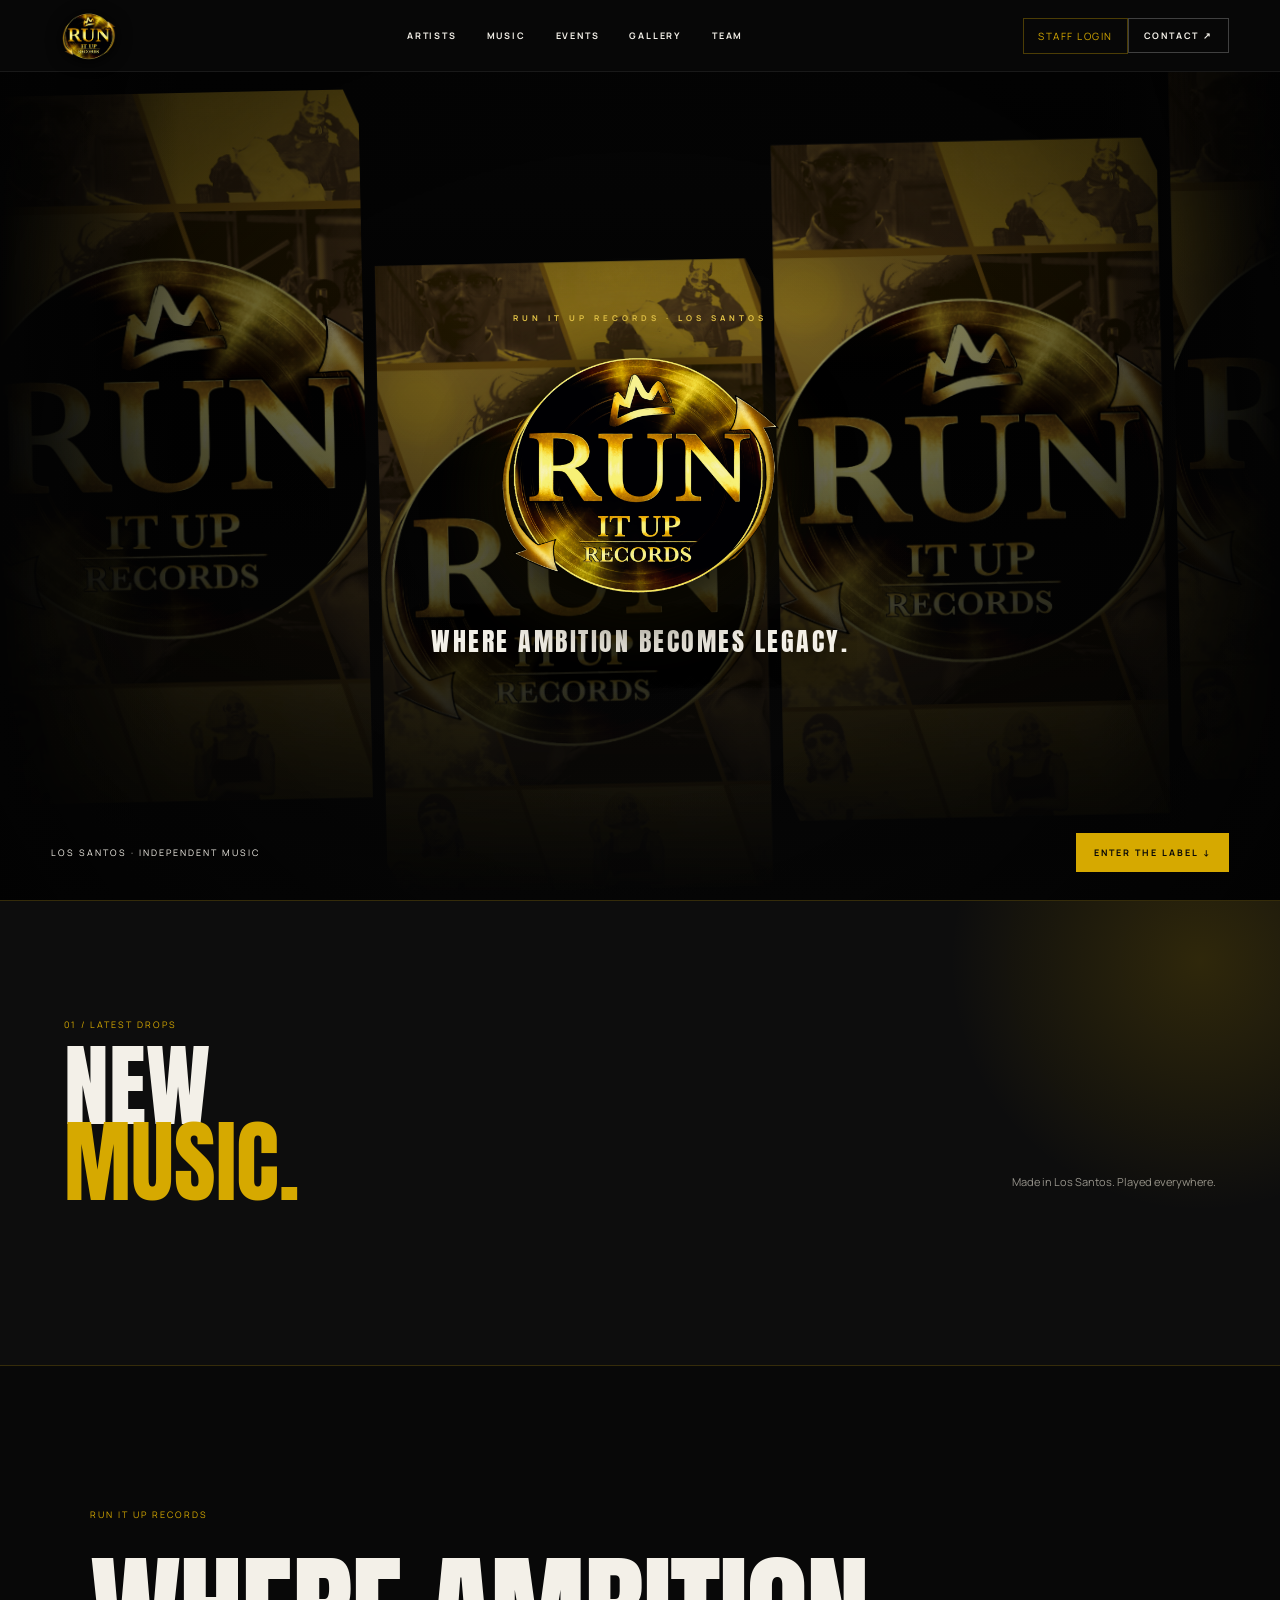
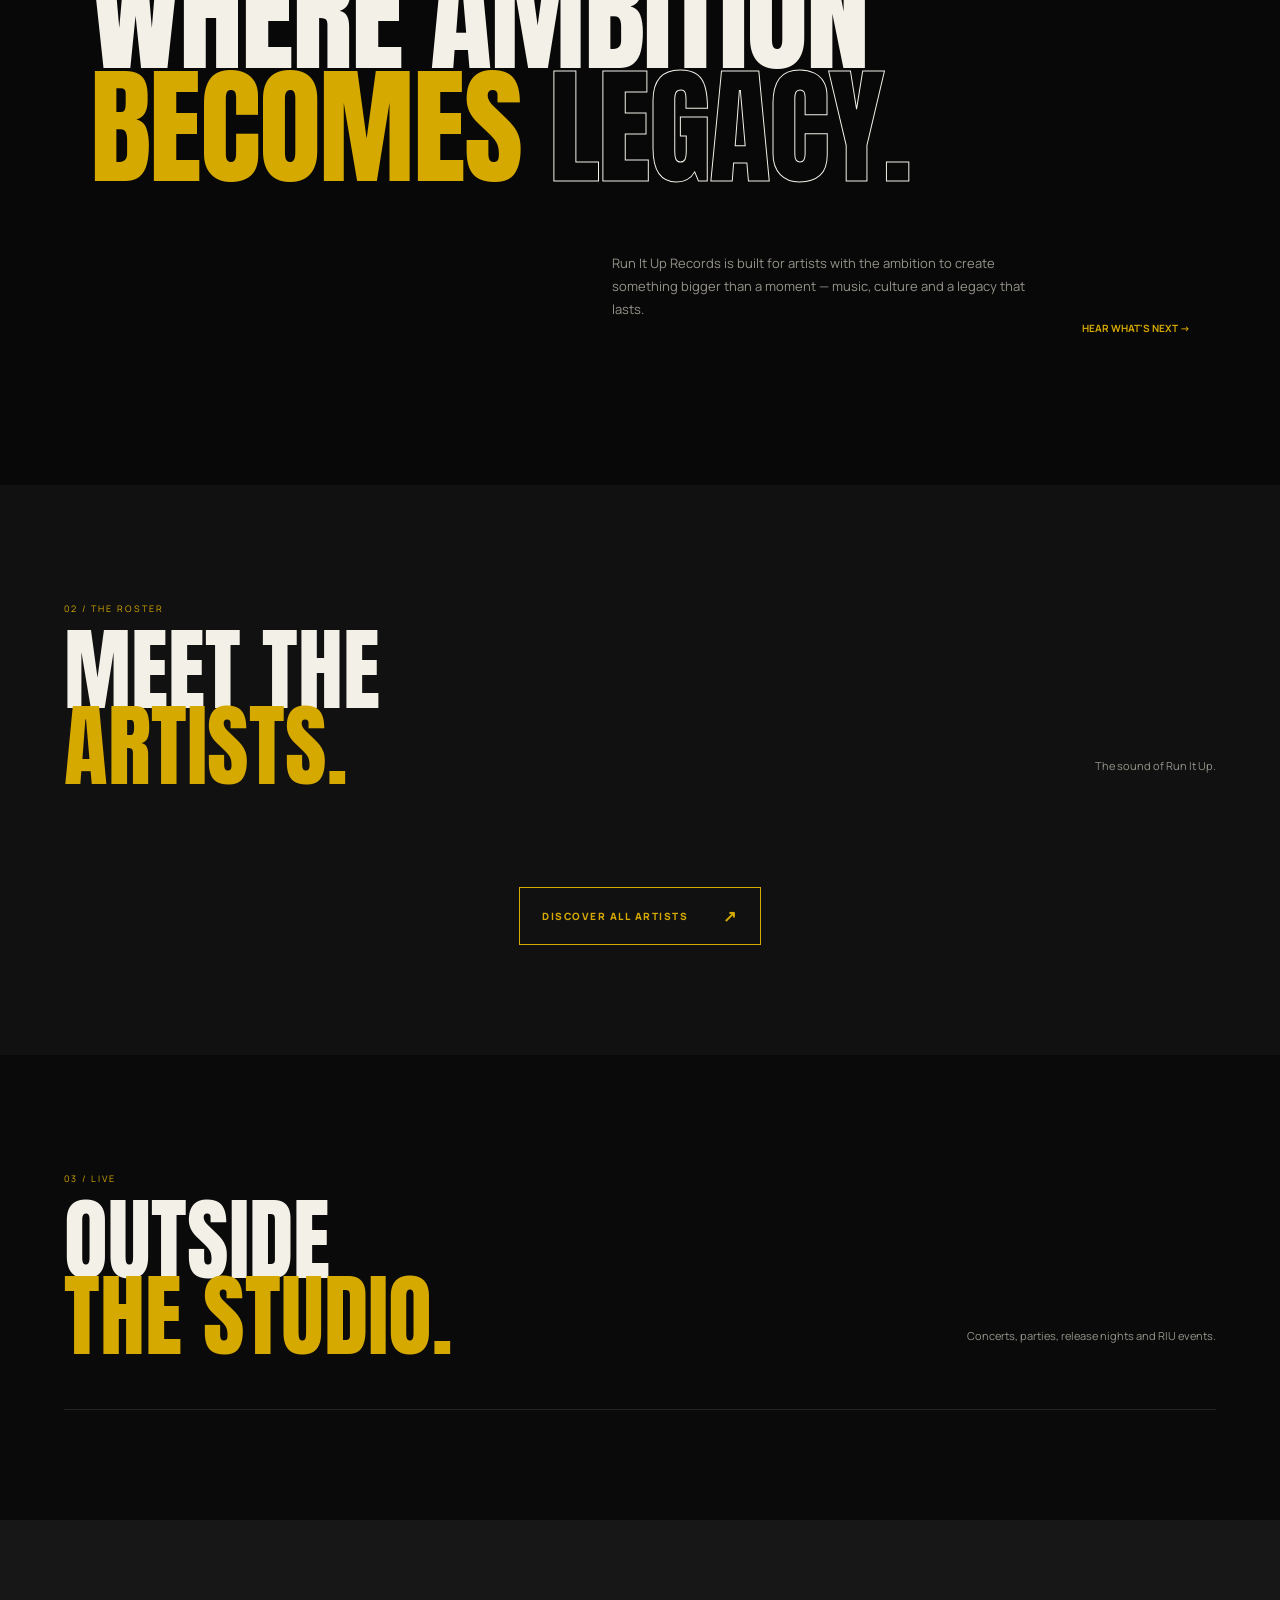
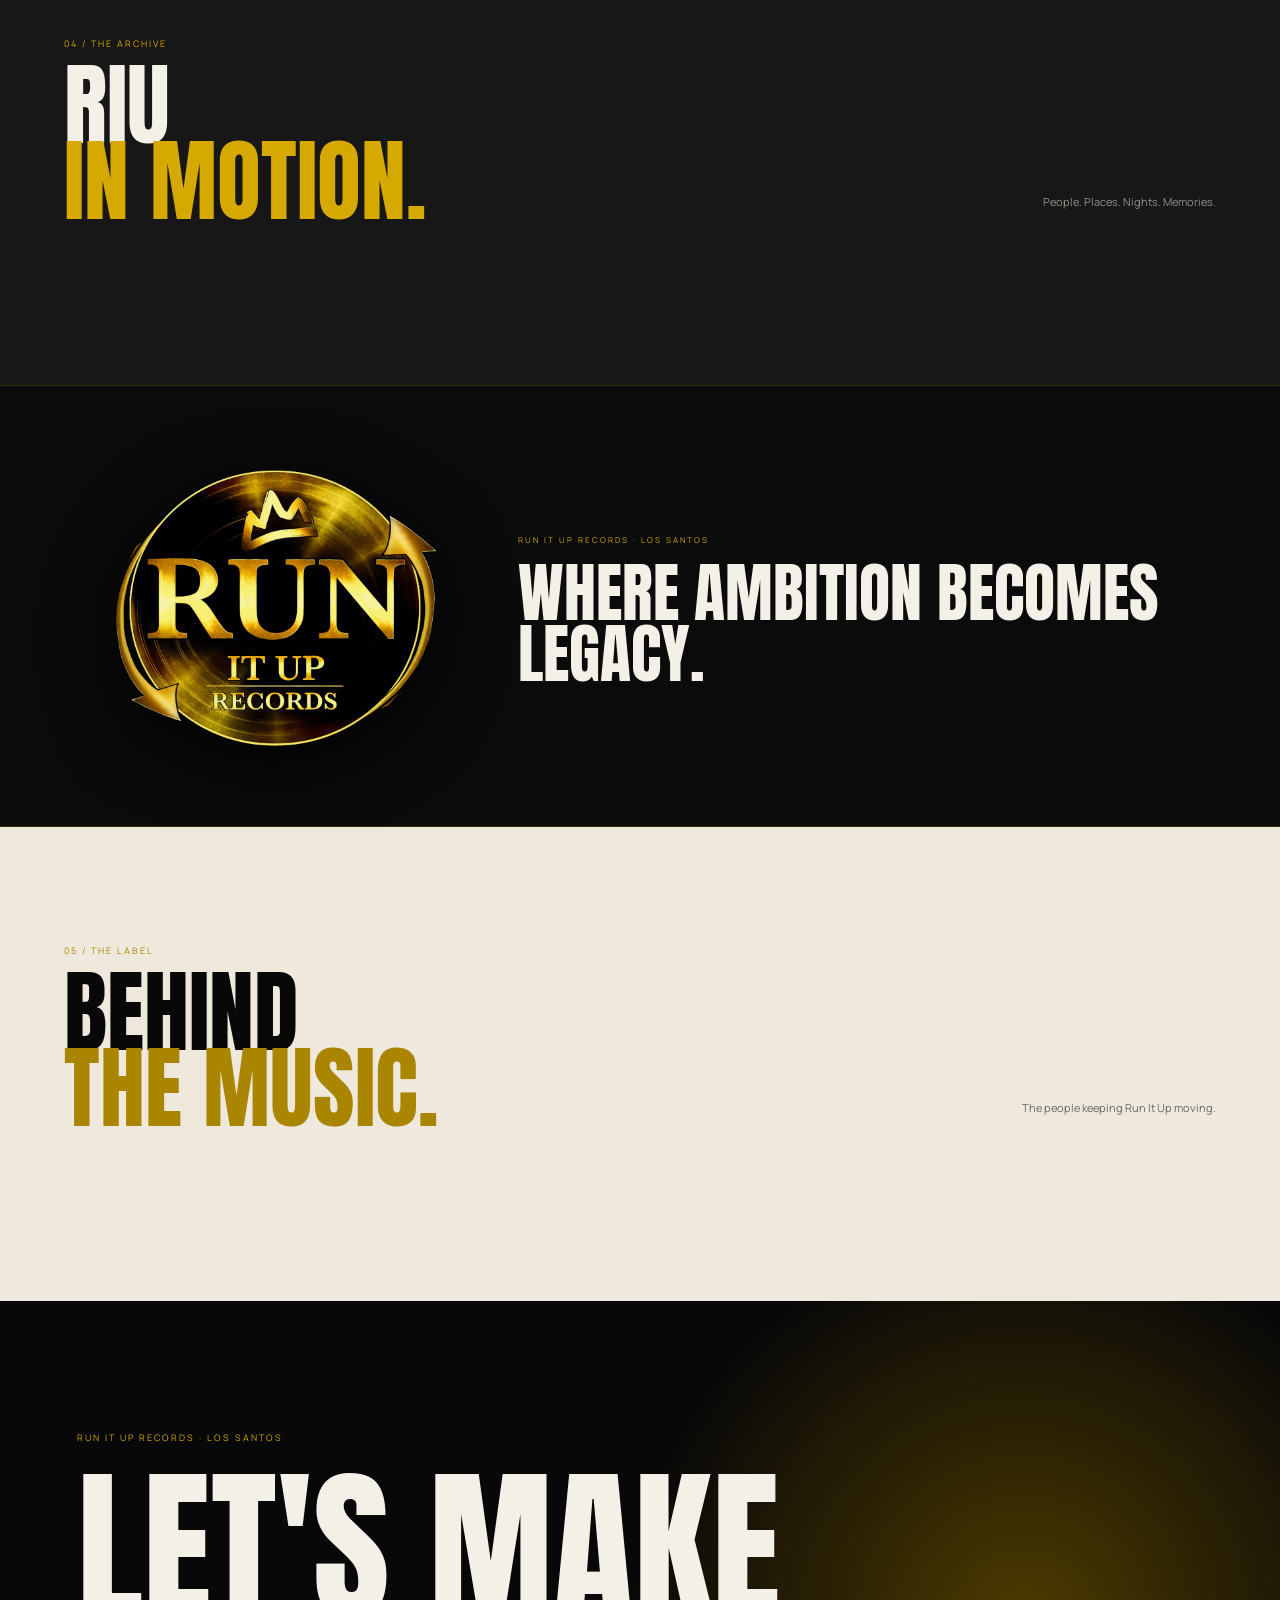
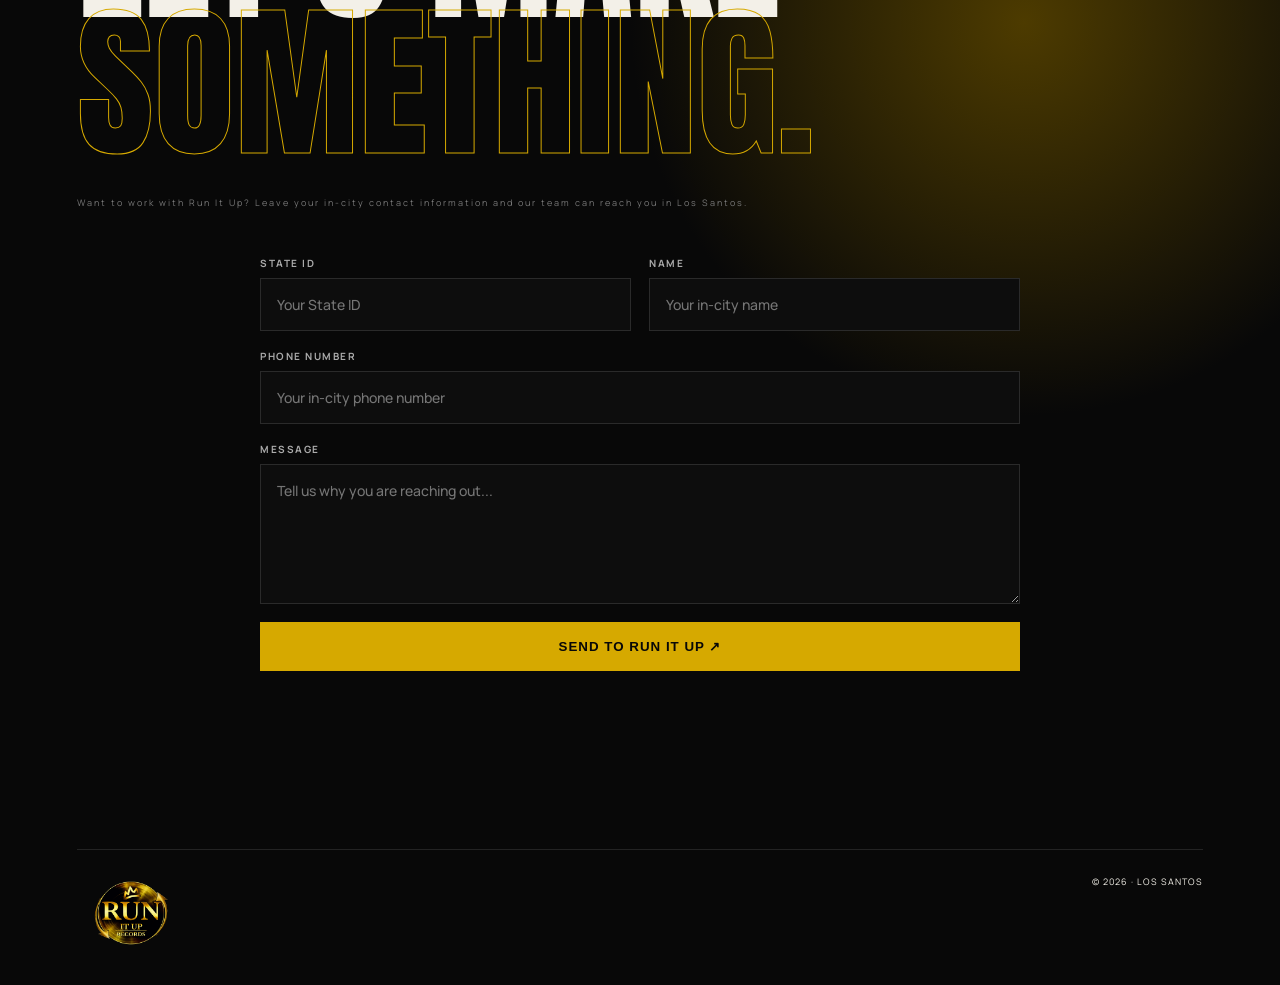
==== index.html @ b1360803 "Deploy expanded RIU homepage gallery" ====
<!doctype html><html lang="en"><head><meta charset="UTF-8"><meta name="viewport" content="width=device-width,initial-scale=1"><meta name="theme-color" content="#080808"><title>Run It Up Records</title><link rel="preconnect" href="https://fonts.googleapis.com"><link rel="preconnect" href="https://fonts.gstatic.com" crossorigin><link href="https://fonts.googleapis.com/css2?family=Anton&family=Manrope:wght@400;500;600;700&display=swap" rel="stylesheet"><link rel="stylesheet" href="css/style.css?v=23"></head><body>
<header class="nav"><a class="nav-logo" href="#home" aria-label="Run It Up Records"><img src="assets/riu-logo.png" alt="Run It Up Records"></a><nav><a href="#artists">ARTISTS</a><a href="#music">MUSIC</a><a href="#events">EVENTS</a><a href="#gallery">GALLERY</a><a href="#team">TEAM</a></nav><a class="staff-btn" href="admin/">STAFF LOGIN</a><a class="contact-btn" href="#contact">CONTACT ↗</a><button class="menu">MENU</button></header>
<main><section class="hero hero-marquee" id="home"><div class="hero-motion" aria-hidden="true"><div class="hero-track" id="heroTrack"></div></div><div class="hero-vignette"></div><div class="hero-center"><span class="hero-kicker">RUN IT UP RECORDS · LOS SANTOS</span><img src="assets/riu-logo.png" alt="Run It Up Records" class="hero-logo"><p>WHERE AMBITION BECOMES LEGACY.</p></div><div class="hero-bottom"><p>LOS SANTOS · INDEPENDENT MUSIC</p><a href="#artists">ENTER THE LABEL ↓</a></div></section>
<section class="music section" id="music"><header class="section-head"><div><small>01 / LATEST DROPS</small><h2>NEW<br><span>MUSIC.</span></h2></div><p>Made in Los Santos. Played everywhere.</p></header><div class="release-grid" id="releaseGrid"></div></section><section class="manifesto"><span>RUN IT UP RECORDS</span><h1>WHERE AMBITION<br><i>BECOMES</i> <b>LEGACY.</b></h1><div class="manifesto-copy"><p>Run It Up Records is built for artists with the ambition to create something bigger than a moment — music, culture and a legacy that lasts.</p><a href="#music">HEAR WHAT'S NEXT →</a></div></section>
<section class="artists section" id="artists"><header class="section-head"><div><small>02 / THE ROSTER</small><h2>MEET THE<br><span>ARTISTS.</span></h2></div><p>The sound of Run It Up.</p></header><div class="artist-grid" id="artistGrid"></div><div class="discover-wrap"><a class="discover-artists" href="artists/">DISCOVER ALL ARTISTS <span>↗</span></a></div></section>

<section class="events section" id="events"><header class="section-head"><div><small>03 / LIVE</small><h2>OUTSIDE<br><span>THE STUDIO.</span></h2></div><p>Concerts, parties, release nights and RIU events.</p></header><div class="event-grid" id="eventGrid"></div></section>
<section class="gallery section" id="gallery"><header class="section-head"><div><small>04 / THE ARCHIVE</small><h2>RIU<br><span>IN MOTION.</span></h2></div><p>People. Places. Nights. Memories.</p></header><div class="gallery-grid" id="galleryGrid"></div></section>
<section class="brand-break"><img src="assets/riu-logo.png" alt="" aria-hidden="true"><div><small>RUN IT UP RECORDS · LOS SANTOS</small><p>WHERE AMBITION BECOMES LEGACY.</p></div></section><section class="team section" id="team"><header class="section-head"><div><small>05 / THE LABEL</small><h2>BEHIND<br><span>THE MUSIC.</span></h2></div><p>The people keeping Run It Up moving.</p></header><div id="teamOwners" class="team-tier owners-tier"></div><div id="teamStaff" class="team-tier staff-tier"></div></section>
<section class="contact" id="contact"><small>RUN IT UP RECORDS · LOS SANTOS</small><h2>LET'S MAKE<br><span>SOMETHING.</span></h2><p>Want to work with Run It Up? Leave your in-city contact information and our team can reach you in Los Santos.</p><form id="contactForm" class="contact-form"><div class="contact-row"><label>STATE ID<input id="contactStateId" maxlength="30" required placeholder="Your State ID"></label><label>NAME<input id="contactName" maxlength="100" required placeholder="Your in-city name"></label></div><label>PHONE NUMBER<input id="contactPhone" maxlength="50" required placeholder="Your in-city phone number"></label><label>MESSAGE<textarea id="contactMessage" maxlength="2000" required placeholder="Tell us why you are reaching out..."></textarea></label><button id="contactSubmit" type="submit">SEND TO RUN IT UP ↗</button><p id="contactStatus" class="contact-status"></p></form><footer><div class="footer-logo"><img src="assets/riu-logo.png" alt="Run It Up Records"></div><span>© <i id="year"></i> · LOS SANTOS</span></footer></section>
</main><script src="js/app.js?v=18"></script></body></html>
---- css/style.css ----
:root{--black:#080808;--soft:#111;--gold:#d6a900;--gold2:#f0c41a;--white:#f3f0e8;--gray:#96938b}*{box-sizing:border-box}html{scroll-behavior:smooth}body{margin:0;background:var(--black);color:var(--white);font-family:Manrope,sans-serif}a{color:inherit}.nav{height:72px;position:fixed;z-index:20;top:0;width:100%;display:flex;align-items:center;padding:0 4vw;background:#080808e8;backdrop-filter:blur(12px);border-bottom:1px solid #ffffff12}.nav-logo{text-decoration:none;font-family:Anton;font-size:18px;letter-spacing:1px}.nav-logo span{color:var(--gold)}.nav nav{display:flex;gap:30px;margin:auto}.nav nav a,.contact-btn{font-size:9px;font-weight:700;letter-spacing:1.8px;text-decoration:none}.nav nav a:hover{color:var(--gold)}.contact-btn{border:1px solid #ffffff3b;padding:10px 15px}.menu{display:none}.hero{height:100vh;min-height:650px;position:relative;background:#050505;margin-top:0}.hero-image{position:absolute;inset:0;background:url('/run-it-up-records/assets/riu-header.png?v=1') center/cover no-repeat}.hero-image:after{content:"UPLOAD HEADER IMAGE AS assets/riu-header.png";position:absolute;inset:0;display:grid;place-items:center;color:#66571f;font:12px Manrope;letter-spacing:2px;z-index:-1}.hero-shade{position:absolute;inset:0;background:linear-gradient(180deg,#00000028 0%,transparent 55%,#080808 100%);pointer-events:none}.hero-bottom{position:absolute;left:4vw;right:4vw;bottom:28px;display:flex;justify-content:space-between;align-items:center;font-size:9px;letter-spacing:2px}.hero-bottom a{text-decoration:none;background:var(--gold);color:#080808;padding:13px 18px;font-weight:700}.manifesto{padding:135px 7vw 150px;background:var(--black);position:relative}.manifesto>span{font-size:9px;color:var(--gold);letter-spacing:2px}.manifesto h1{font-family:Anton,sans-serif;font-size:clamp(70px,10vw,155px);font-weight:400;line-height:.88;margin:35px 0 0;letter-spacing:-2px}.manifesto h1 i{color:var(--gold);font-style:normal}.manifesto h1 b{-webkit-text-stroke:1px #f3f0e8;color:transparent;font-weight:400}.manifesto-copy{display:flex;gap:50px;align-items:end;justify-content:flex-end;margin-top:55px}.manifesto-copy p{width:420px;color:var(--gray);font-size:13px;line-height:1.8}.manifesto-copy a{font-size:10px;color:var(--gold);font-weight:700;text-decoration:none}.section{padding:110px 5vw}.section-head{display:flex;justify-content:space-between;align-items:end;margin-bottom:55px}.section-head small{color:var(--gold);font-size:9px;letter-spacing:2px}.section-head h2{font-family:Anton;font-weight:400;font-size:clamp(58px,7vw,105px);line-height:.85;margin:15px 0 0}.section-head h2 span{color:var(--gold)}.section-head>p{font-size:11px;color:var(--gray)}.artists{background:#111}.artist-grid,.team-grid{display:grid;grid-template-columns:repeat(3,1fr);gap:14px}.person-card{background:#090909;overflow:hidden}.person-image{height:470px;position:relative;background:linear-gradient(135deg,#292929,#101010)}.placeholder:after{content:attr(data-label);position:absolute;inset:0;display:grid;place-items:center;color:#4c4c4c;font-family:Anton;font-size:18px;letter-spacing:2px}.person-info{padding:18px;display:flex;align-items:center;justify-content:space-between}.person-info h3{font-family:Anton;font-weight:400;font-size:25px;margin:0}.person-info p{font-size:8px;color:var(--gold);letter-spacing:1.5px;text-transform:uppercase}.music{background:#d2a900;color:#080808}.music .section-head small,.music .section-head h2 span{color:#fff1b6}.music .section-head>p{color:#463a0c}.release-grid{display:grid;grid-template-columns:repeat(3,1fr);gap:30px}.release-cover{aspect-ratio:1;background:#8d7100;position:relative}.release-meta{display:flex;justify-content:space-between;border-top:1px solid #0808084a;margin-top:18px;padding-top:13px}.release-meta h3{font-family:Anton;font-size:24px;font-weight:400;margin:0}.release-meta p{text-align:right;font-size:8px;font-weight:700;letter-spacing:1px}.events{background:#0a0a0a}.event-grid{border-top:1px solid #ffffff1c}.event-card{display:grid;grid-template-columns:140px 1fr 160px;gap:30px;align-items:center;padding:24px 0;border-bottom:1px solid #ffffff1c}.event-image{aspect-ratio:1;background:#222;position:relative}.event-meta{display:contents}.event-meta span{grid-column:3;grid-row:1;font-size:9px;color:var(--gold);letter-spacing:1px}.event-meta h3{grid-column:2;grid-row:1;font-family:Anton;font-size:38px;font-weight:400;margin:0}.event-meta p{grid-column:3;grid-row:1;margin-top:35px;font-size:9px;color:#888}.gallery{background:#171717}.gallery-grid{display:grid;grid-template-columns:1.4fr .8fr 1fr;grid-auto-rows:250px;gap:10px}.gallery-item{position:relative;background:#242424}.gallery-item:first-child{grid-row:span 2}.gallery-item:nth-child(4){grid-column:span 2}.team{background:#ece7d9;color:#080808}.team .section-head small,.team .section-head h2 span{color:#aa8500}.team .section-head>p{color:#666}.team .person-card{background:#d8d2c4}.team .person-image{background:linear-gradient(135deg,#bdb6a7,#817c72)}.team .person-info p{color:#967600}.contact{padding:130px 6vw 35px;min-height:90vh;display:flex;flex-direction:column;justify-content:center;background:radial-gradient(circle at 80% 25%,#4d3b00 0,transparent 28%),#080808}.contact>small{color:var(--gold);font-size:9px;letter-spacing:2px}.contact h2{font-family:Anton;font-size:clamp(90px,13vw,190px);font-weight:400;line-height:.82;margin:35px 0}.contact h2 span{-webkit-text-stroke:1px var(--gold);color:transparent}.contact>p{font-size:9px;letter-spacing:2px;color:#777}.contact>a{align-self:flex-end;margin-top:20px;width:150px;height:150px;border-radius:50%;display:grid;place-items:center;background:var(--gold);color:#080808;text-decoration:none;font-size:10px;font-weight:700}.contact footer{display:flex;justify-content:space-between;border-top:1px solid #ffffff1c;padding-top:25px;margin-top:80px;font-size:9px;letter-spacing:1px}.contact footer b{font-family:Anton;font-size:18px}.contact footer i{font-style:normal}@media(max-width:800px){.nav nav,.contact-btn{display:none}.menu{display:block;margin-left:auto;background:none;color:#fff;border:0;font-size:9px}.nav nav.open{display:flex;position:absolute;top:72px;left:0;right:0;background:#080808;padding:25px;flex-direction:column}.hero{height:72vh}.manifesto{padding:100px 5vw}.manifesto-copy{display:block}.manifesto-copy p{width:auto}.section{padding:80px 5vw}.section-head{display:block}.section-head>p{margin-top:20px}.artist-grid,.release-grid,.team-grid{grid-template-columns:1fr}.person-image{height:430px}.event-card{grid-template-columns:90px 1fr}.event-meta h3{grid-column:2;font-size:27px}.event-meta span,.event-meta p{display:none}.gallery-grid{grid-template-columns:1fr 1fr;grid-auto-rows:180px}.gallery-item:first-child{grid-row:span 1}.gallery-item:nth-child(4){grid-column:span 1}.contact>a{align-self:flex-start}}.nav-logo{height:54px;width:76px;display:flex;align-items:center}.nav-logo img{width:100%;height:100%;object-fit:contain;filter:drop-shadow(0 2px 8px #000)}.brand-break{min-height:380px;padding:55px 7vw;background:#0b0b0b;display:flex;align-items:center;justify-content:center;gap:6vw;border-top:1px solid #d6a90033;border-bottom:1px solid #d6a90033;overflow:hidden}.brand-break img{width:min(330px,32vw);filter:drop-shadow(0 18px 35px #000);transition:.4s}.brand-break:hover img{transform:rotate(-3deg) scale(1.03)}.brand-break small{font-size:8px;letter-spacing:2px;color:#d6a900}.brand-break p{font-family:Anton;font-size:clamp(36px,5vw,74px);line-height:.95;margin:15px 0 0;max-width:650px}.footer-logo{width:110px;height:75px}.footer-logo img{width:100%;height:100%;object-fit:contain}@media(max-width:800px){.nav-logo{width:62px;height:48px}.brand-break{flex-direction:column;text-align:center}.brand-break img{width:190px}.footer-logo{width:90px}}.staff-btn{font-size:10px;letter-spacing:1.5px;color:#d6a900;border:1px solid #d6a90055;padding:10px 14px;text-decoration:none;transition:.25s}.staff-btn:hover{background:#d6a900;color:#080808}@media(max-width:800px){.staff-btn{display:inline-block}}.contact-form{width:min(760px,100%);margin:38px auto 60px;text-align:left;display:grid;gap:18px}.contact-form label{display:grid;gap:8px;font:700 10px Manrope,sans-serif;letter-spacing:1.5px;color:#aaa}.contact-form input,.contact-form textarea{width:100%;box-sizing:border-box;background:#0d0d0d;border:1px solid #2a2a2a;color:#f3f0e8;padding:16px;font:500 14px Manrope,sans-serif;outline:none}.contact-form textarea{min-height:140px;resize:vertical}.contact-form input:focus,.contact-form textarea:focus{border-color:#d6a900}.contact-row{display:grid;grid-template-columns:1fr 1fr;gap:18px}.contact-form button{border:0;background:#d6a900;color:#080808;padding:17px 22px;font-weight:900;letter-spacing:1px;cursor:pointer}.contact-status{min-height:20px!important;margin:0!important;font-size:12px!important;color:#d6a900!important}@media(max-width:650px){.contact-row{grid-template-columns:1fr}}.music{position:relative;overflow:hidden;background:#0d0d0d;color:var(--white);border-top:1px solid #d6a90033;border-bottom:1px solid #d6a90033}.music:before{content:"";position:absolute;width:520px;height:520px;right:-180px;top:-200px;background:radial-gradient(circle,#d6a9002b,transparent 68%);pointer-events:none}.music .section-head small,.music .section-head h2 span{color:var(--gold)}.music .section-head>p{color:var(--gray)}.release-grid{position:relative;z-index:1;grid-template-columns:repeat(3,minmax(0,1fr));gap:18px}.release-grid>article{position:relative;background:#111;border:1px solid #ffffff14;padding:10px;overflow:hidden;transition:transform .35s ease,border-color .35s ease,box-shadow .35s ease}.release-grid>article:hover{transform:translateY(-9px);border-color:#d6a90099;box-shadow:0 24px 55px #00000080}.release-cover{overflow:hidden;background:#171717;transition:transform .45s ease,filter .45s ease}.release-grid>article:hover .release-cover{transform:scale(1.025);filter:brightness(.78)}.release-grid>article:after{content:"PLAY / VIEW ↗";position:absolute;left:25px;top:25px;background:var(--gold);color:#080808;padding:9px 11px;font-size:8px;font-weight:900;letter-spacing:1.2px;opacity:0;transform:translateY(8px);transition:.3s;pointer-events:none}.release-grid>article:hover:after{opacity:1;transform:translateY(0)}.release-meta{margin:0;padding:17px 5px 7px;border-top:0;align-items:end}.release-meta h3{color:var(--white);font-size:27px}.release-meta p{color:var(--gold);line-height:1.6}.release-grid>article{cursor:pointer}@media(max-width:800px){.release-grid{grid-template-columns:1fr}.release-grid>article:hover{transform:none}.release-grid>article:after{opacity:1;transform:none}}.artists .artist-grid{grid-template-columns:repeat(4,minmax(0,1fr))}.artists .person-image{height:400px}.discover-wrap{display:flex;justify-content:center;margin-top:48px}.discover-artists{display:flex;align-items:center;gap:35px;padding:17px 22px;border:1px solid #d6a900;color:#d6a900;text-decoration:none;font-size:10px;font-weight:800;letter-spacing:1.5px;transition:.3s}.discover-artists span{font-size:16px;transition:.3s}.discover-artists:hover{background:#d6a900;color:#080808;transform:translateY(-3px)}.discover-artists:hover span{transform:translate(3px,-3px)}@media(max-width:1000px){.artists .artist-grid{grid-template-columns:repeat(2,1fr)}}@media(max-width:600px){.artists .artist-grid{grid-template-columns:1fr}.artists .person-image{height:430px}}.team-tier+.team-tier{margin-top:65px}.team-tier-head{display:flex;align-items:end;justify-content:space-between;border-bottom:1px solid #0808082b;padding-bottom:13px;margin-bottom:20px}.team-tier-head span{font-size:9px;letter-spacing:2px;color:#8c6e00;font-weight:800}.team-tier-head h3{font:400 36px Anton;margin:0}.owner-grid{display:grid;grid-template-columns:repeat(2,minmax(0,1fr));gap:18px}.team-card{position:relative;border:1px solid #08080814;transition:transform .35s,box-shadow .35s}.team-card:hover{transform:translateY(-7px);box-shadow:0 20px 35px #0002}.team-role-tag{position:absolute;z-index:2;top:14px;left:14px;background:#080808;color:#d6a900;padding:8px 11px;font-size:8px;font-weight:900;letter-spacing:1.4px;text-transform:uppercase}.owner-card{background:#111!important;color:#f3f0e8;border-color:#d6a90066}.owner-card .person-image{height:520px}.owner-card .team-role-tag{background:#d6a900;color:#080808}.owner-card .person-info p{color:#d6a900}.team-bio{padding:0 18px 20px;font-size:10px;line-height:1.7;opacity:.65}.team .team-grid{display:grid;grid-template-columns:repeat(3,1fr);gap:14px}.team .team-grid .person-image{height:390px}@media(max-width:800px){.owner-grid,.team .team-grid{grid-template-columns:1fr}.owner-card .person-image,.team .team-grid .person-image{height:430px}}/* Refined Behind the Music cards */
.team{background:#eee9dc}
.team-tier{max-width:1280px;margin-left:auto;margin-right:auto}
.owner-grid{display:grid!important;grid-template-columns:repeat(2,minmax(0,1fr))!important;gap:22px;align-items:stretch}
.owner-card,.team-card{border-radius:2px;overflow:hidden;box-shadow:none}
.owner-card{display:grid;grid-template-columns:minmax(220px,.92fr) minmax(240px,1.08fr);min-height:390px;background:#0b0b0b!important;border:1px solid #d6a90055}
.owner-card .person-image{height:100%;min-height:390px}
.owner-card .person-info{padding:30px 28px 12px;align-items:flex-end}
.owner-card .person-info h3{font-size:38px;line-height:1}
.owner-card .person-info p{font-size:9px;margin-top:10px}
.owner-card .team-bio{grid-column:2;padding:0 28px 30px;color:#aaa;font-size:11px;line-height:1.75}
.owner-card .team-role-tag{top:18px;left:18px;padding:9px 13px;box-shadow:0 6px 20px #0005}
.team .team-grid{grid-template-columns:repeat(3,minmax(0,1fr));gap:18px}
.team .team-grid .team-card{background:#ded8ca;border:1px solid #08080816}
.team .team-grid .person-image{height:340px}
.team .team-grid .person-info{padding:18px 18px 12px}
.team .team-grid .person-info h3{font-size:27px}
.team .team-grid .team-role-tag{top:12px;left:12px;background:#0b0b0b;color:#d6a900}
.team-card{transition:transform .3s ease,border-color .3s ease,box-shadow .3s ease}
.team-card:hover{transform:translateY(-5px);border-color:#d6a90099;box-shadow:0 18px 38px #00000020}
.team-card .person-image{transition:filter .3s ease,transform .4s ease}
.team-card:hover .person-image{filter:brightness(.92)}
@media(max-width:1050px){.owner-card{display:block}.owner-card .person-image{height:430px;min-height:0}.owner-card .team-bio{padding:0 28px 28px}.team .team-grid{grid-template-columns:repeat(2,1fr)}}
@media(max-width:700px){.owner-grid,.team .team-grid{grid-template-columns:1fr!important}.owner-card .person-image,.team .team-grid .person-image{height:420px}}/* Owner cards: compact full-photo cards side by side */
.owner-grid{display:grid!important;grid-template-columns:repeat(2,minmax(0,360px))!important;gap:18px!important;justify-content:start!important}
.owner-card{display:block!important;min-height:0!important;width:100%;background:#0b0b0b!important;border:1px solid #d6a90055!important;overflow:hidden}
.owner-card .person-image{height:330px!important;min-height:0!important;width:100%!important}
.owner-card .person-info{display:block!important;padding:17px 18px 8px!important}
.owner-card .person-info h3{font-size:28px!important;line-height:1!important}
.owner-card .person-info p{margin:8px 0 0!important;font-size:8px!important}
.owner-card .team-bio{display:block!important;padding:0 18px 18px!important;font-size:10px!important;line-height:1.6!important;color:#999!important}
.owner-card .team-role-tag{top:12px!important;left:12px!important;padding:7px 10px!important;font-size:7px!important}
@media(max-width:780px){.owner-grid{grid-template-columns:repeat(2,minmax(0,1fr))!important}.owner-card .person-image{height:300px!important}}
@media(max-width:520px){.owner-grid{grid-template-columns:1fr!important}.owner-card .person-image{height:380px!important}}/* FINAL owner layout: all owner cards in one horizontal row on desktop */
.owner-grid{display:flex!important;flex-wrap:nowrap!important;gap:16px!important;align-items:flex-start!important;justify-content:flex-start!important;overflow-x:auto!important;padding-bottom:8px!important}
.owner-grid .owner-card{flex:0 0 235px!important;width:235px!important;max-width:235px!important;min-width:235px!important;display:block!important}
.owner-grid .owner-card .person-image{height:245px!important;width:100%!important}
.owner-grid .owner-card .person-info{padding:14px 14px 7px!important}
.owner-grid .owner-card .person-info h3{font-size:24px!important}
.owner-grid .owner-card .person-info p{font-size:7px!important;margin-top:6px!important}
.owner-grid .owner-card .team-bio{padding:0 14px 14px!important;font-size:9px!important;line-height:1.5!important}
.owner-grid .owner-card .team-role-tag{top:9px!important;left:9px!important;padding:6px 8px!important;font-size:6px!important}
@media(max-width:700px){.owner-grid{overflow-x:auto!important}.owner-grid .owner-card{flex-basis:220px!important;width:220px!important;min-width:220px!important}.owner-grid .owner-card .person-image{height:235px!important}}/* Final owner card sizing */
.owner-grid .owner-card{flex:0 0 285px!important;width:285px!important;max-width:285px!important;min-width:285px!important}
.owner-grid .owner-card .person-image{height:300px!important}
.owner-grid .owner-card .person-info{padding:16px 16px 8px!important}
.owner-grid .owner-card .person-info h3{font-size:27px!important}
.owner-grid .owner-card .team-bio{padding:0 16px 16px!important;font-size:9.5px!important}
@media(max-width:700px){.owner-grid .owner-card{flex-basis:250px!important;width:250px!important;min-width:250px!important}.owner-grid .owner-card .person-image{height:270px!important}}.staff-subgroup+.staff-subgroup{margin-top:58px}.executive-group .team-role-tag{background:#d6a900!important;color:#080808!important}.executive-group .team-card{border-color:#d6a90055!important}.general-group .team-role-tag{background:#0b0b0b!important;color:#d6a900!important}.release-card{isolation:isolate}.release-card .audio-toggle{position:absolute;z-index:5;right:20px;top:20px;width:42px;height:42px;border:1px solid #ffffff30;border-radius:50%;display:grid;place-items:center;background:#090909d9;color:#fff;font-size:15px;cursor:pointer;backdrop-filter:blur(8px);transition:.25s}.release-card .audio-toggle:hover{background:var(--gold);color:#080808;border-color:var(--gold);transform:scale(1.06)}.release-card:not(.has-audio) .audio-toggle{opacity:.3;pointer-events:none}.release-play{position:absolute;z-index:4;left:50%;top:42%;transform:translate(-50%,-50%) scale(.86);width:58px;height:58px;border-radius:50%;display:grid;place-items:center;background:#d6a900e8;color:#080808;font-size:18px;opacity:0;transition:.3s;pointer-events:none}.release-card:hover .release-play,.release-card.playing .release-play{opacity:1;transform:translate(-50%,-50%) scale(1)}.release-card.playing{border-color:#d6a900!important;box-shadow:0 24px 55px #00000080,0 0 0 1px #d6a90044}.release-card.playing .release-cover{filter:brightness(.62)}.release-card.playing:after{content:"NOW PLAYING";opacity:1;transform:translateY(0)}.release-audio{display:none}@media(max-width:800px){.release-play{opacity:1}.release-card .audio-toggle{right:18px;top:18px}}.youtube-audio-frame{position:absolute;width:1px;height:1px;opacity:0;pointer-events:none;left:-9999px;top:-9999px}.release-cover{position:relative}.youtube-card-player{position:absolute;inset:0;width:100%;height:100%;border:0;opacity:0;visibility:hidden;pointer-events:none;z-index:3;background:#000;transition:opacity .3s ease}.release-card.playing .youtube-card-player{opacity:1;visibility:visible;pointer-events:auto}.release-card.playing .release-play{opacity:0;pointer-events:none}.release-card.playing .release-cover{filter:none!important}.release-card.playing:after{display:none}.release-card.playing .audio-toggle{z-index:7}.event-grid{grid-template-columns:repeat(3,minmax(0,1fr));gap:18px}.dynamic-event{position:relative;min-height:470px;overflow:hidden;background:#090909;border:1px solid #ffffff18;isolation:isolate;transition:transform .4s ease,border-color .4s ease,box-shadow .4s ease}.dynamic-event:hover{transform:translateY(-9px);border-color:#d6a90099;box-shadow:0 28px 60px #0009}.dynamic-event .event-image{position:absolute;inset:0;height:100%;transition:transform .7s cubic-bezier(.2,.7,.2,1),filter .4s}.dynamic-event:hover .event-image{transform:scale(1.045);filter:brightness(.72)}.dynamic-event:after{content:"";position:absolute;inset:0;background:linear-gradient(180deg,transparent 24%,#0808084d 48%,#080808 92%);z-index:1;pointer-events:none}.event-date-badge{position:absolute;z-index:3;top:18px;left:18px;width:58px;background:#d6a900;color:#080808;text-align:center;padding:8px 5px}.event-date-badge span{display:block;font-size:8px;font-weight:900;letter-spacing:1.3px}.event-date-badge strong{display:block;font:400 29px Anton;line-height:1}.event-overlay{position:absolute;z-index:3;left:22px;right:22px;bottom:22px;color:#fff}.event-type{display:inline-block;color:#d6a900;font-size:8px;font-weight:900;letter-spacing:1.5px;margin-bottom:9px}.event-overlay h3{font:400 34px/1 Anton;margin:0 0 10px}.event-overlay p{font-size:10px;color:#ddd;margin:0 0 6px}.event-overlay small{font-size:7px;color:#8e8e8e;letter-spacing:1px}.event-actions{display:flex;align-items:center;justify-content:space-between;gap:10px;margin-top:18px;padding-top:15px;border-top:1px solid #ffffff20}.interest-btn{border:1px solid #d6a900;background:transparent;color:#d6a900;padding:10px 12px;font-size:8px;font-weight:900;letter-spacing:.8px;cursor:pointer;transition:.25s}.interest-btn:hover,.interest-btn.selected{background:#d6a900;color:#080808}.interest-btn.selected{cursor:default}.interest-count{font-size:7px;color:#aaa;letter-spacing:1px;white-space:nowrap}@media(max-width:900px){.event-grid{grid-template-columns:repeat(2,1fr)}}@media(max-width:600px){.event-grid{grid-template-columns:1fr}.dynamic-event{min-height:500px}}/* Event poster ratio: 2160 × 2700 (4:5) */
.dynamic-event{min-height:0!important;aspect-ratio:2160/2700!important}
.dynamic-event .event-image{width:100%!important;height:100%!important;object-fit:cover!important}
@media(max-width:600px){.dynamic-event{min-height:0!important;aspect-ratio:2160/2700!important}}/* Compact event poster cards — preserve 4:5 ratio */
.event-grid{grid-template-columns:repeat(3,minmax(0,300px))!important;justify-content:start!important;gap:20px!important}
.dynamic-event{width:100%!important;max-width:300px!important;aspect-ratio:4/5!important}
@media(max-width:1000px){.event-grid{grid-template-columns:repeat(2,minmax(0,300px))!important}}
@media(max-width:680px){.event-grid{grid-template-columns:minmax(0,300px)!important;justify-content:center!important}.dynamic-event{max-width:300px!important}}
/* RIU cinematic moving hero */
.hero-marquee{height:100vh;min-height:680px;overflow:hidden;isolation:isolate;background:#050505}.hero-motion{position:absolute;inset:72px 0 0;overflow:hidden;transform:rotate(-1.2deg) scale(1.04);transform-origin:center}.hero-track{height:100%;display:flex;width:max-content;animation:riuHeroMarquee 55s linear infinite;will-change:transform}.hero-strip{display:flex;gap:12px;padding:3vh 6px;height:100%}.hero-frame{width:clamp(300px,29vw,520px);height:88%;margin:0;overflow:hidden;position:relative;background:#151515;clip-path:polygon(0 0,96% 0,100% 5%,100% 100%,4% 100%,0 95%)}.hero-frame-1{height:78%;align-self:flex-end}.hero-frame-2{height:84%;align-self:center}.hero-frame img{width:100%;height:100%;object-fit:cover;filter:saturate(.72) contrast(1.08) brightness(.7);transform:scale(1.035);transition:filter .4s,transform .8s}.hero-frame:after{content:"";position:absolute;inset:0;background:linear-gradient(180deg,#d6a90014,transparent 35%,#0006)}.hero-vignette{position:absolute;z-index:2;inset:0;pointer-events:none;background:linear-gradient(90deg,#080808 0%,transparent 14%,transparent 86%,#080808 100%),linear-gradient(180deg,#08080855 0%,transparent 35%,#080808 100%)}.hero-center{position:absolute;z-index:4;inset:72px 0 0;display:flex;flex-direction:column;align-items:center;justify-content:center;pointer-events:none;text-align:center;text-shadow:0 5px 30px #000}.hero-logo{width:clamp(190px,22vw,360px);height:clamp(190px,22vw,360px);object-fit:contain;filter:drop-shadow(0 15px 35px #000) drop-shadow(0 0 28px #d6a90022)}.hero-kicker{font-size:8px;font-weight:700;letter-spacing:4px;color:#e6c648;margin-bottom:10px}.hero-center p{font-family:Anton,sans-serif;font-size:clamp(18px,2vw,29px);letter-spacing:2.5px;margin:8px 0 0;color:#f3f0e8}.hero-marquee .hero-bottom{z-index:5}.hero-marquee:before{content:"";position:absolute;z-index:3;inset:72px 0 0;background:radial-gradient(circle at center,#0000 0,#0002 28%,#0008 72%,#000b 100%);pointer-events:none}@keyframes riuHeroMarquee{from{transform:translateX(-50%)}to{transform:translateX(0)}}@media(max-width:800px){.hero-marquee{height:82vh;min-height:620px}.hero-motion{inset:72px 0 0}.hero-frame{width:72vw}.hero-logo{width:210px;height:210px}.hero-kicker{font-size:7px;letter-spacing:2.5px}.hero-center p{font-size:18px}.hero-marquee .hero-bottom p{display:none}}@media(prefers-reduced-motion:reduce){.hero-track{animation-duration:160s}}

/* RIU In Motion — large real-photo gallery */
.gallery-grid{display:grid!important;grid-template-columns:repeat(4,minmax(0,1fr))!important;grid-auto-flow:dense!important;grid-auto-rows:190px!important;gap:9px!important}.gallery-item{position:relative!important;margin:0!important;overflow:hidden!important;background:#111!important;grid-column:auto!important;grid-row:auto!important}.gallery-item img{display:block;width:100%;height:100%;object-fit:cover;transition:transform .55s ease,filter .35s ease}.gallery-item:hover img{transform:scale(1.045);filter:brightness(.82)}.gallery-photo-0,.gallery-photo-6{grid-column:span 2!important;grid-row:span 2!important}.gallery-photo-3{grid-row:span 2!important}.gallery-photo-5{grid-column:span 2!important}.gallery-grid:empty{display:none!important}@media(max-width:1050px){.gallery-grid{grid-template-columns:repeat(3,minmax(0,1fr))!important;grid-auto-rows:180px!important}}@media(max-width:700px){.gallery-grid{grid-template-columns:repeat(2,minmax(0,1fr))!important;grid-auto-rows:155px!important}.gallery-photo-0,.gallery-photo-6{grid-column:span 2!important;grid-row:span 2!important}.gallery-photo-3{grid-row:span 1!important}}
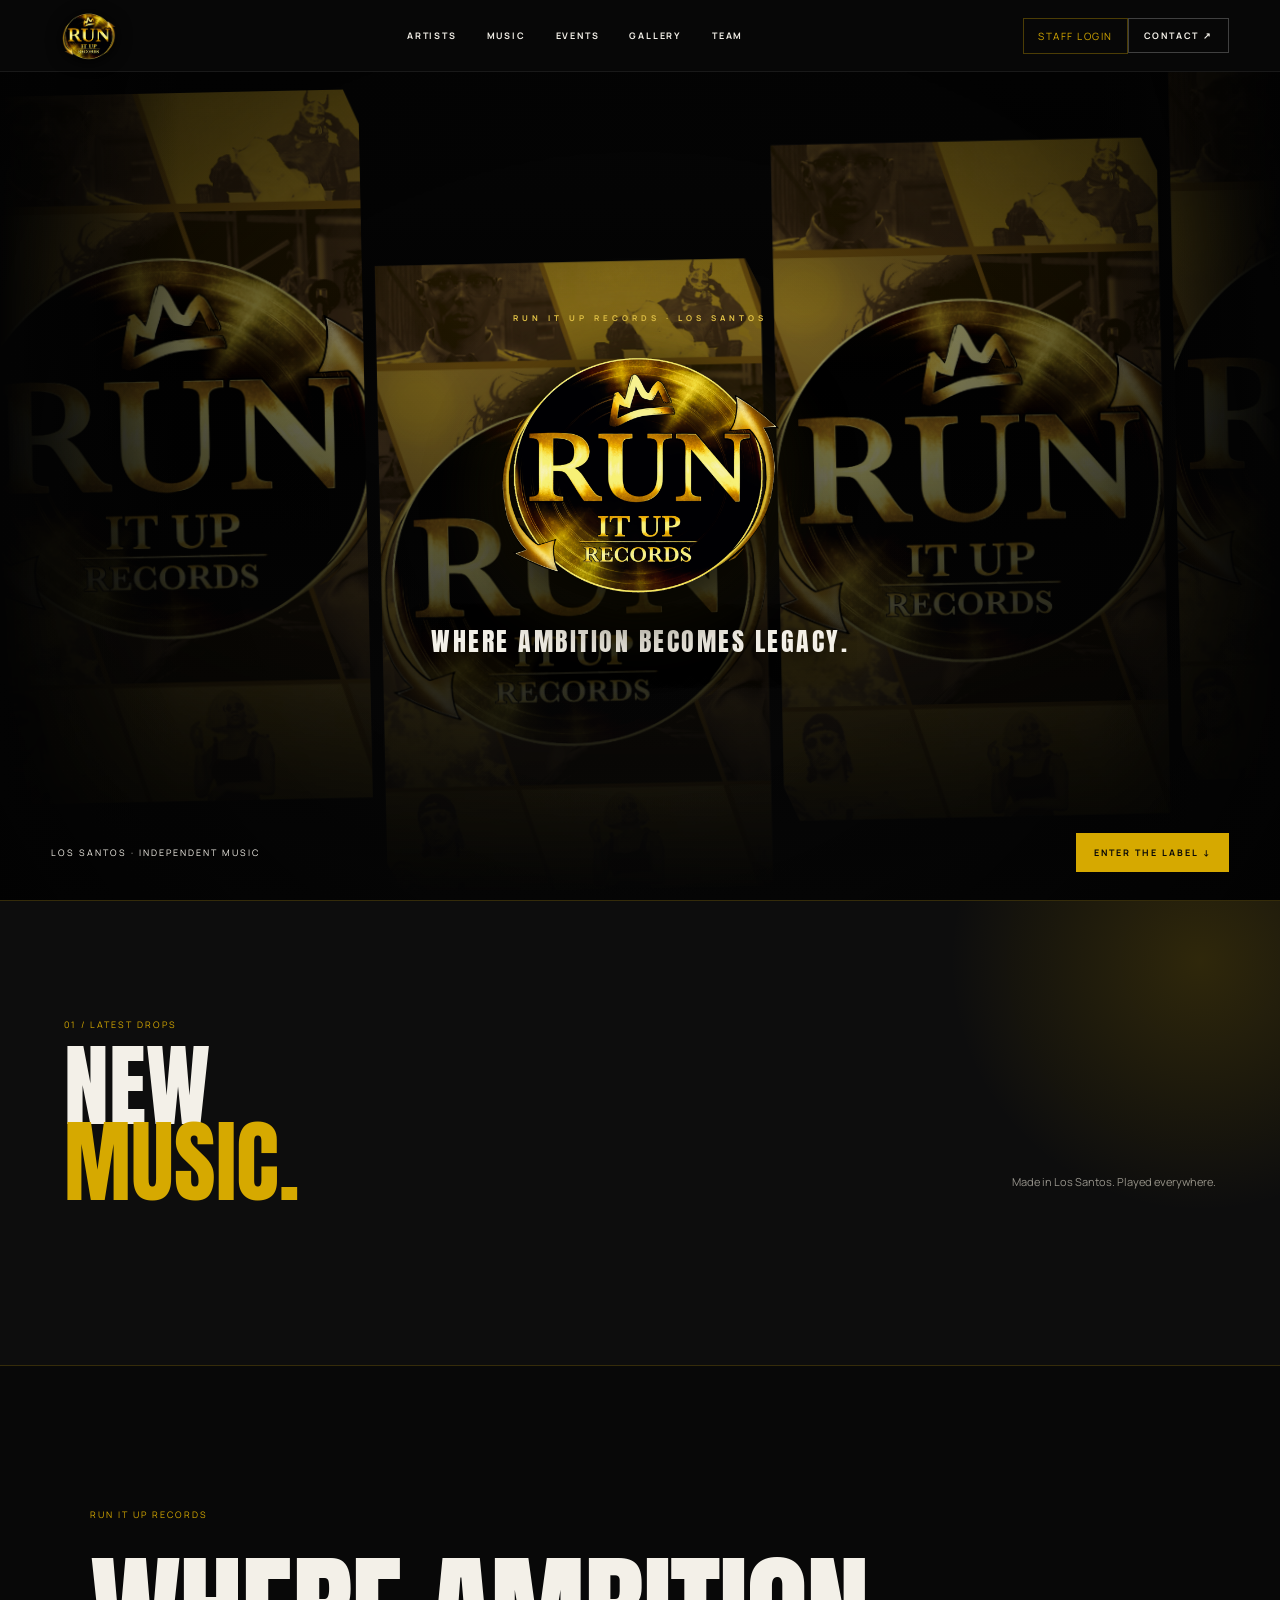
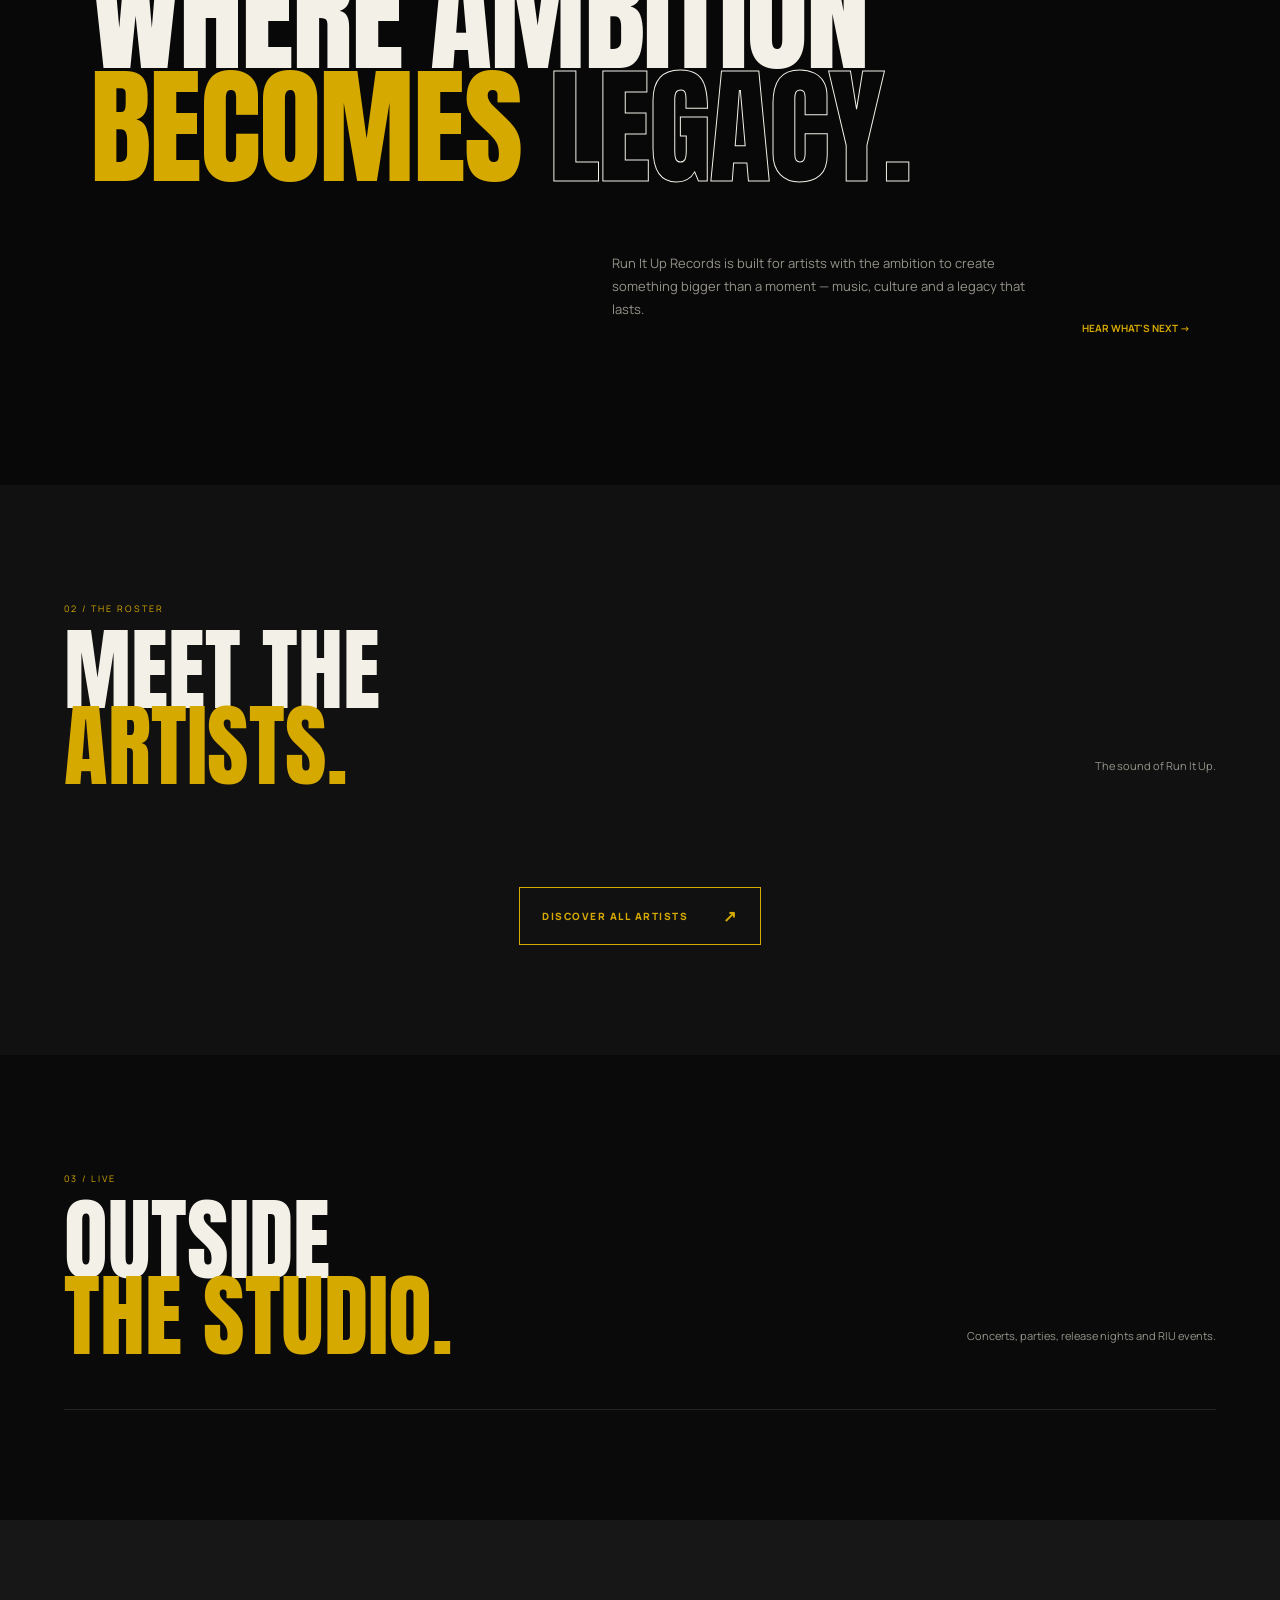
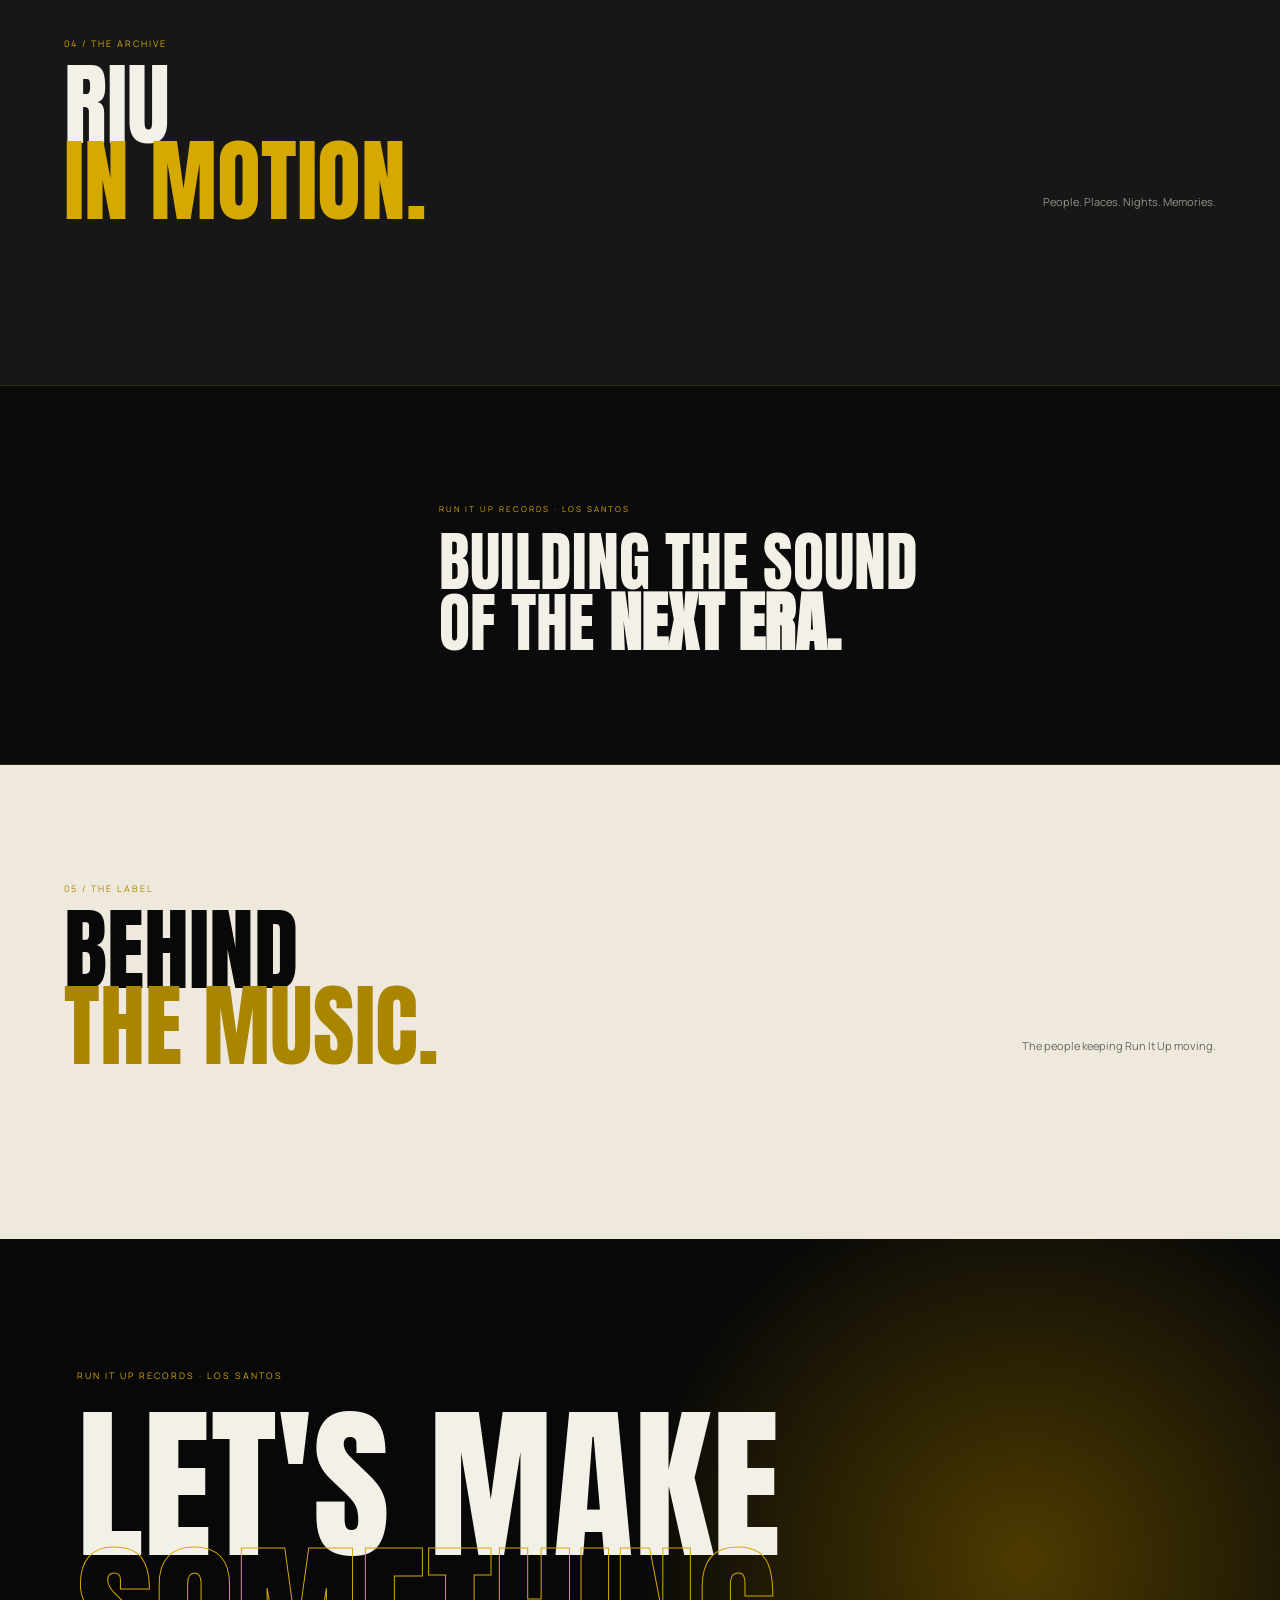
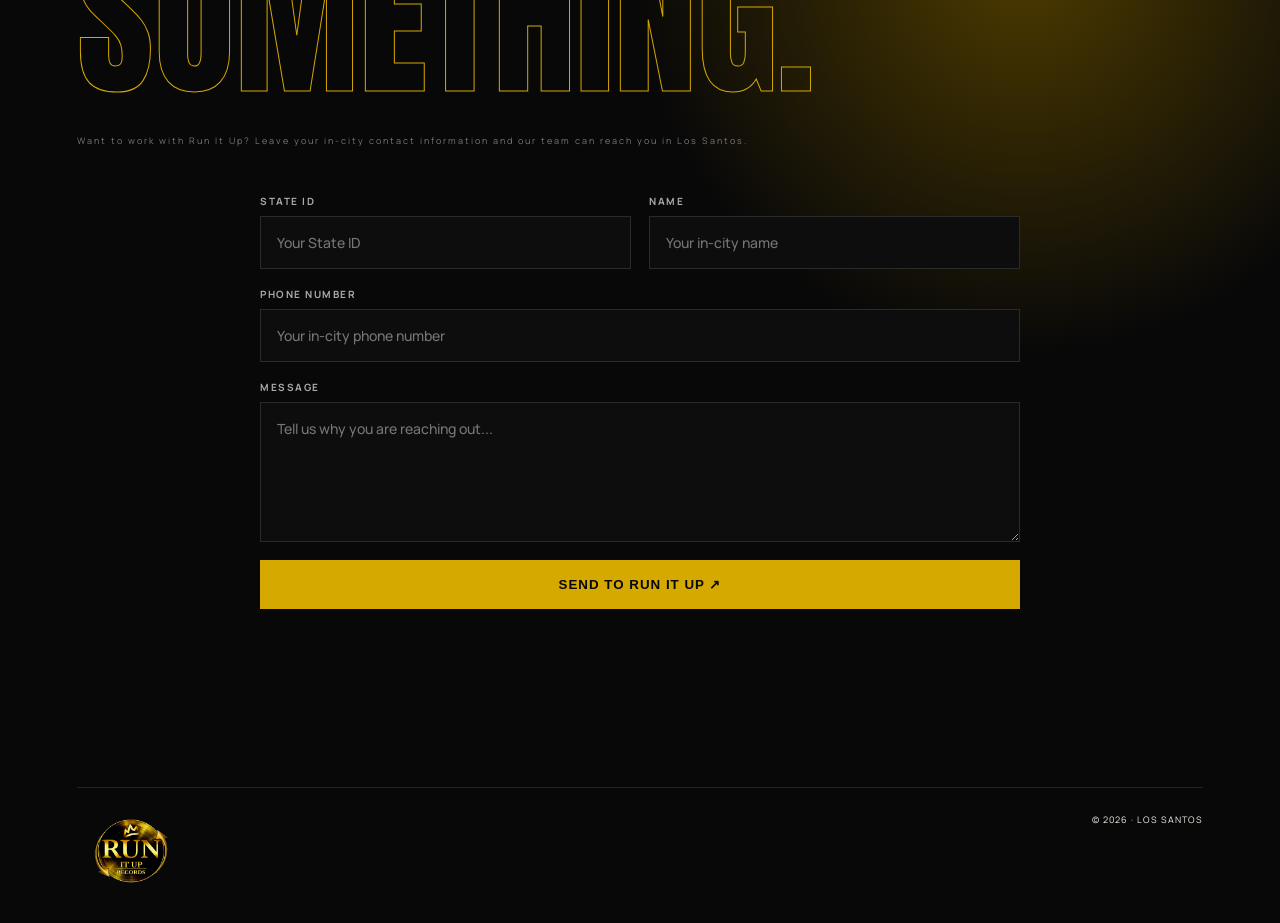
==== commit 3aed5de5: "Overlay next era headline on existing RIU collage" ====
--- a/index.html
+++ b/index.html
@@ -1,4 +1,4 @@
-<!doctype html><html lang="en"><head><meta charset="UTF-8"><meta name="viewport" content="width=device-width,initial-scale=1"><meta name="theme-color" content="#080808"><title>Run It Up Records</title><link rel="preconnect" href="https://fonts.googleapis.com"><link rel="preconnect" href="https://fonts.gstatic.com" crossorigin><link href="https://fonts.googleapis.com/css2?family=Anton&family=Manrope:wght@400;500;600;700&display=swap" rel="stylesheet"><link rel="stylesheet" href="css/style.css?v=23"></head><body>
+<!doctype html><html lang="en"><head><meta charset="UTF-8"><meta name="viewport" content="width=device-width,initial-scale=1"><meta name="theme-color" content="#080808"><title>Run It Up Records</title><link rel="preconnect" href="https://fonts.googleapis.com"><link rel="preconnect" href="https://fonts.gstatic.com" crossorigin><link href="https://fonts.googleapis.com/css2?family=Anton&family=Manrope:wght@400;500;600;700&display=swap" rel="stylesheet"><link rel="stylesheet" href="css/style.css?v=26"></head><body>
 <header class="nav"><a class="nav-logo" href="#home" aria-label="Run It Up Records"><img src="assets/riu-logo.png" alt="Run It Up Records"></a><nav><a href="#artists">ARTISTS</a><a href="#music">MUSIC</a><a href="#events">EVENTS</a><a href="#gallery">GALLERY</a><a href="#team">TEAM</a></nav><a class="staff-btn" href="admin/">STAFF LOGIN</a><a class="contact-btn" href="#contact">CONTACT ↗</a><button class="menu">MENU</button></header>
 <main><section class="hero hero-marquee" id="home"><div class="hero-motion" aria-hidden="true"><div class="hero-track" id="heroTrack"></div></div><div class="hero-vignette"></div><div class="hero-center"><span class="hero-kicker">RUN IT UP RECORDS · LOS SANTOS</span><img src="assets/riu-logo.png" alt="Run It Up Records" class="hero-logo"><p>WHERE AMBITION BECOMES LEGACY.</p></div><div class="hero-bottom"><p>LOS SANTOS · INDEPENDENT MUSIC</p><a href="#artists">ENTER THE LABEL ↓</a></div></section>
 <section class="music section" id="music"><header class="section-head"><div><small>01 / LATEST DROPS</small><h2>NEW<br><span>MUSIC.</span></h2></div><p>Made in Los Santos. Played everywhere.</p></header><div class="release-grid" id="releaseGrid"></div></section><section class="manifesto"><span>RUN IT UP RECORDS</span><h1>WHERE AMBITION<br><i>BECOMES</i> <b>LEGACY.</b></h1><div class="manifesto-copy"><p>Run It Up Records is built for artists with the ambition to create something bigger than a moment — music, culture and a legacy that lasts.</p><a href="#music">HEAR WHAT'S NEXT →</a></div></section>
@@ -6,6 +6,6 @@
 
 <section class="events section" id="events"><header class="section-head"><div><small>03 / LIVE</small><h2>OUTSIDE<br><span>THE STUDIO.</span></h2></div><p>Concerts, parties, release nights and RIU events.</p></header><div class="event-grid" id="eventGrid"></div></section>
 <section class="gallery section" id="gallery"><header class="section-head"><div><small>04 / THE ARCHIVE</small><h2>RIU<br><span>IN MOTION.</span></h2></div><p>People. Places. Nights. Memories.</p></header><div class="gallery-grid" id="galleryGrid"></div></section>
-<section class="brand-break"><img src="assets/riu-logo.png" alt="" aria-hidden="true"><div><small>RUN IT UP RECORDS · LOS SANTOS</small><p>WHERE AMBITION BECOMES LEGACY.</p></div></section><section class="team section" id="team"><header class="section-head"><div><small>05 / THE LABEL</small><h2>BEHIND<br><span>THE MUSIC.</span></h2></div><p>The people keeping Run It Up moving.</p></header><div id="teamOwners" class="team-tier owners-tier"></div><div id="teamStaff" class="team-tier staff-tier"></div></section>
+<section class="brand-break" aria-label="Building the sound of the next era"><div class="brand-break-fade" aria-hidden="true"></div><div class="brand-break-copy"><small>RUN IT UP RECORDS · LOS SANTOS</small><p>BUILDING THE SOUND<br>OF THE <b>NEXT ERA.</b></p></div></section><section class="team section" id="team"><header class="section-head"><div><small>05 / THE LABEL</small><h2>BEHIND<br><span>THE MUSIC.</span></h2></div><p>The people keeping Run It Up moving.</p></header><div id="teamOwners" class="team-tier owners-tier"></div><div id="teamStaff" class="team-tier staff-tier"></div></section>
 <section class="contact" id="contact"><small>RUN IT UP RECORDS · LOS SANTOS</small><h2>LET'S MAKE<br><span>SOMETHING.</span></h2><p>Want to work with Run It Up? Leave your in-city contact information and our team can reach you in Los Santos.</p><form id="contactForm" class="contact-form"><div class="contact-row"><label>STATE ID<input id="contactStateId" maxlength="30" required placeholder="Your State ID"></label><label>NAME<input id="contactName" maxlength="100" required placeholder="Your in-city name"></label></div><label>PHONE NUMBER<input id="contactPhone" maxlength="50" required placeholder="Your in-city phone number"></label><label>MESSAGE<textarea id="contactMessage" maxlength="2000" required placeholder="Tell us why you are reaching out..."></textarea></label><button id="contactSubmit" type="submit">SEND TO RUN IT UP ↗</button><p id="contactStatus" class="contact-status"></p></form><footer><div class="footer-logo"><img src="assets/riu-logo.png" alt="Run It Up Records"></div><span>© <i id="year"></i> · LOS SANTOS</span></footer></section>
-</main><script src="js/app.js?v=18"></script></body></html>+</main><script src="js/app.js?v=22"></script></body></html>
--- a/css/style.css
+++ b/css/style.css
@@ -58,4 +58,8 @@
 .hero-marquee{height:100vh;min-height:680px;overflow:hidden;isolation:isolate;background:#050505}.hero-motion{position:absolute;inset:72px 0 0;overflow:hidden;transform:rotate(-1.2deg) scale(1.04);transform-origin:center}.hero-track{height:100%;display:flex;width:max-content;animation:riuHeroMarquee 55s linear infinite;will-change:transform}.hero-strip{display:flex;gap:12px;padding:3vh 6px;height:100%}.hero-frame{width:clamp(300px,29vw,520px);height:88%;margin:0;overflow:hidden;position:relative;background:#151515;clip-path:polygon(0 0,96% 0,100% 5%,100% 100%,4% 100%,0 95%)}.hero-frame-1{height:78%;align-self:flex-end}.hero-frame-2{height:84%;align-self:center}.hero-frame img{width:100%;height:100%;object-fit:cover;filter:saturate(.72) contrast(1.08) brightness(.7);transform:scale(1.035);transition:filter .4s,transform .8s}.hero-frame:after{content:"";position:absolute;inset:0;background:linear-gradient(180deg,#d6a90014,transparent 35%,#0006)}.hero-vignette{position:absolute;z-index:2;inset:0;pointer-events:none;background:linear-gradient(90deg,#080808 0%,transparent 14%,transparent 86%,#080808 100%),linear-gradient(180deg,#08080855 0%,transparent 35%,#080808 100%)}.hero-center{position:absolute;z-index:4;inset:72px 0 0;display:flex;flex-direction:column;align-items:center;justify-content:center;pointer-events:none;text-align:center;text-shadow:0 5px 30px #000}.hero-logo{width:clamp(190px,22vw,360px);height:clamp(190px,22vw,360px);object-fit:contain;filter:drop-shadow(0 15px 35px #000) drop-shadow(0 0 28px #d6a90022)}.hero-kicker{font-size:8px;font-weight:700;letter-spacing:4px;color:#e6c648;margin-bottom:10px}.hero-center p{font-family:Anton,sans-serif;font-size:clamp(18px,2vw,29px);letter-spacing:2.5px;margin:8px 0 0;color:#f3f0e8}.hero-marquee .hero-bottom{z-index:5}.hero-marquee:before{content:"";position:absolute;z-index:3;inset:72px 0 0;background:radial-gradient(circle at center,#0000 0,#0002 28%,#0008 72%,#000b 100%);pointer-events:none}@keyframes riuHeroMarquee{from{transform:translateX(-50%)}to{transform:translateX(0)}}@media(max-width:800px){.hero-marquee{height:82vh;min-height:620px}.hero-motion{inset:72px 0 0}.hero-frame{width:72vw}.hero-logo{width:210px;height:210px}.hero-kicker{font-size:7px;letter-spacing:2.5px}.hero-center p{font-size:18px}.hero-marquee .hero-bottom p{display:none}}@media(prefers-reduced-motion:reduce){.hero-track{animation-duration:160s}}
 
 /* RIU In Motion — large real-photo gallery */
-.gallery-grid{display:grid!important;grid-template-columns:repeat(4,minmax(0,1fr))!important;grid-auto-flow:dense!important;grid-auto-rows:190px!important;gap:9px!important}.gallery-item{position:relative!important;margin:0!important;overflow:hidden!important;background:#111!important;grid-column:auto!important;grid-row:auto!important}.gallery-item img{display:block;width:100%;height:100%;object-fit:cover;transition:transform .55s ease,filter .35s ease}.gallery-item:hover img{transform:scale(1.045);filter:brightness(.82)}.gallery-photo-0,.gallery-photo-6{grid-column:span 2!important;grid-row:span 2!important}.gallery-photo-3{grid-row:span 2!important}.gallery-photo-5{grid-column:span 2!important}.gallery-grid:empty{display:none!important}@media(max-width:1050px){.gallery-grid{grid-template-columns:repeat(3,minmax(0,1fr))!important;grid-auto-rows:180px!important}}@media(max-width:700px){.gallery-grid{grid-template-columns:repeat(2,minmax(0,1fr))!important;grid-auto-rows:155px!important}.gallery-photo-0,.gallery-photo-6{grid-column:span 2!important;grid-row:span 2!important}.gallery-photo-3{grid-row:span 1!important}}+.gallery-grid{display:grid!important;grid-template-columns:repeat(4,minmax(0,1fr))!important;grid-auto-flow:dense!important;grid-auto-rows:190px!important;gap:9px!important}.gallery-item{position:relative!important;margin:0!important;overflow:hidden!important;background:#111!important;grid-column:auto!important;grid-row:auto!important}.gallery-item img{display:block;width:100%;height:100%;object-fit:cover;transition:transform .55s ease,filter .35s ease}.gallery-item:hover img{transform:scale(1.045);filter:brightness(.82)}.gallery-photo-0,.gallery-photo-6{grid-column:span 2!important;grid-row:span 2!important}.gallery-photo-3{grid-row:span 2!important}.gallery-photo-5{grid-column:span 2!important}.gallery-grid:empty{display:none!important}@media(max-width:1050px){.gallery-grid{grid-template-columns:repeat(3,minmax(0,1fr))!important;grid-auto-rows:180px!important}}@media(max-width:700px){.gallery-grid{grid-template-columns:repeat(2,minmax(0,1fr))!important;grid-auto-rows:155px!important}.gallery-photo-0,.gallery-photo-6{grid-column:span 2!important;grid-row:span 2!important}.gallery-photo-3{grid-row:span 1!important}}
+/* New Music player controls */
+.release-card{padding-bottom:62px!important}.release-main-control{position:absolute;z-index:8;left:15px;right:15px;bottom:14px;height:38px;border:1px solid #d6a900;background:#d6a900;color:#080808;font:800 9px Manrope;letter-spacing:1.5px;cursor:pointer;transition:.2s}.release-main-control:hover{background:#f0c41a}.release-card .audio-toggle{width:auto!important;height:34px!important;border-radius:2px!important;padding:0 12px!important;font-size:8px!important;font-weight:800!important;letter-spacing:1px!important}.release-card:not(.player-ready) .release-main-control{opacity:.55;cursor:wait}.release-card.playing .release-main-control:after{content:"PAUSE";position:absolute;inset:0;display:grid;place-items:center;background:#080808;color:#d6a900}.release-card .release-play{width:auto!important;height:auto!important;border-radius:2px!important;padding:10px 13px!important;font-size:8px!important;font-weight:900!important;letter-spacing:1px!important}.release-card.player-error .release-main-control{background:#333;border-color:#555;color:#888;pointer-events:none}
+
+.gallery-item img{cursor:zoom-in}.gallery-lightbox{position:fixed;z-index:99999;inset:0;background:#050505ed;display:grid;place-items:center;padding:4vw;backdrop-filter:blur(10px)}.gallery-lightbox img{max-width:94vw;max-height:90vh;object-fit:contain;box-shadow:0 30px 100px #000}.gallery-lightbox button{position:absolute;right:24px;top:20px;width:46px;height:46px;border:1px solid #d6a900;background:#080808;color:#fff;font-size:26px;cursor:pointer}@media(max-width:650px){.gallery-lightbox{padding:60px 10px 20px}.gallery-lightbox button{right:12px;top:10px}.release-grid{grid-template-columns:1fr!important}.contact-grid{grid-template-columns:1fr!important}.team-grid{grid-template-columns:1fr!important}.section{padding-left:18px!important;padding-right:18px!important}}
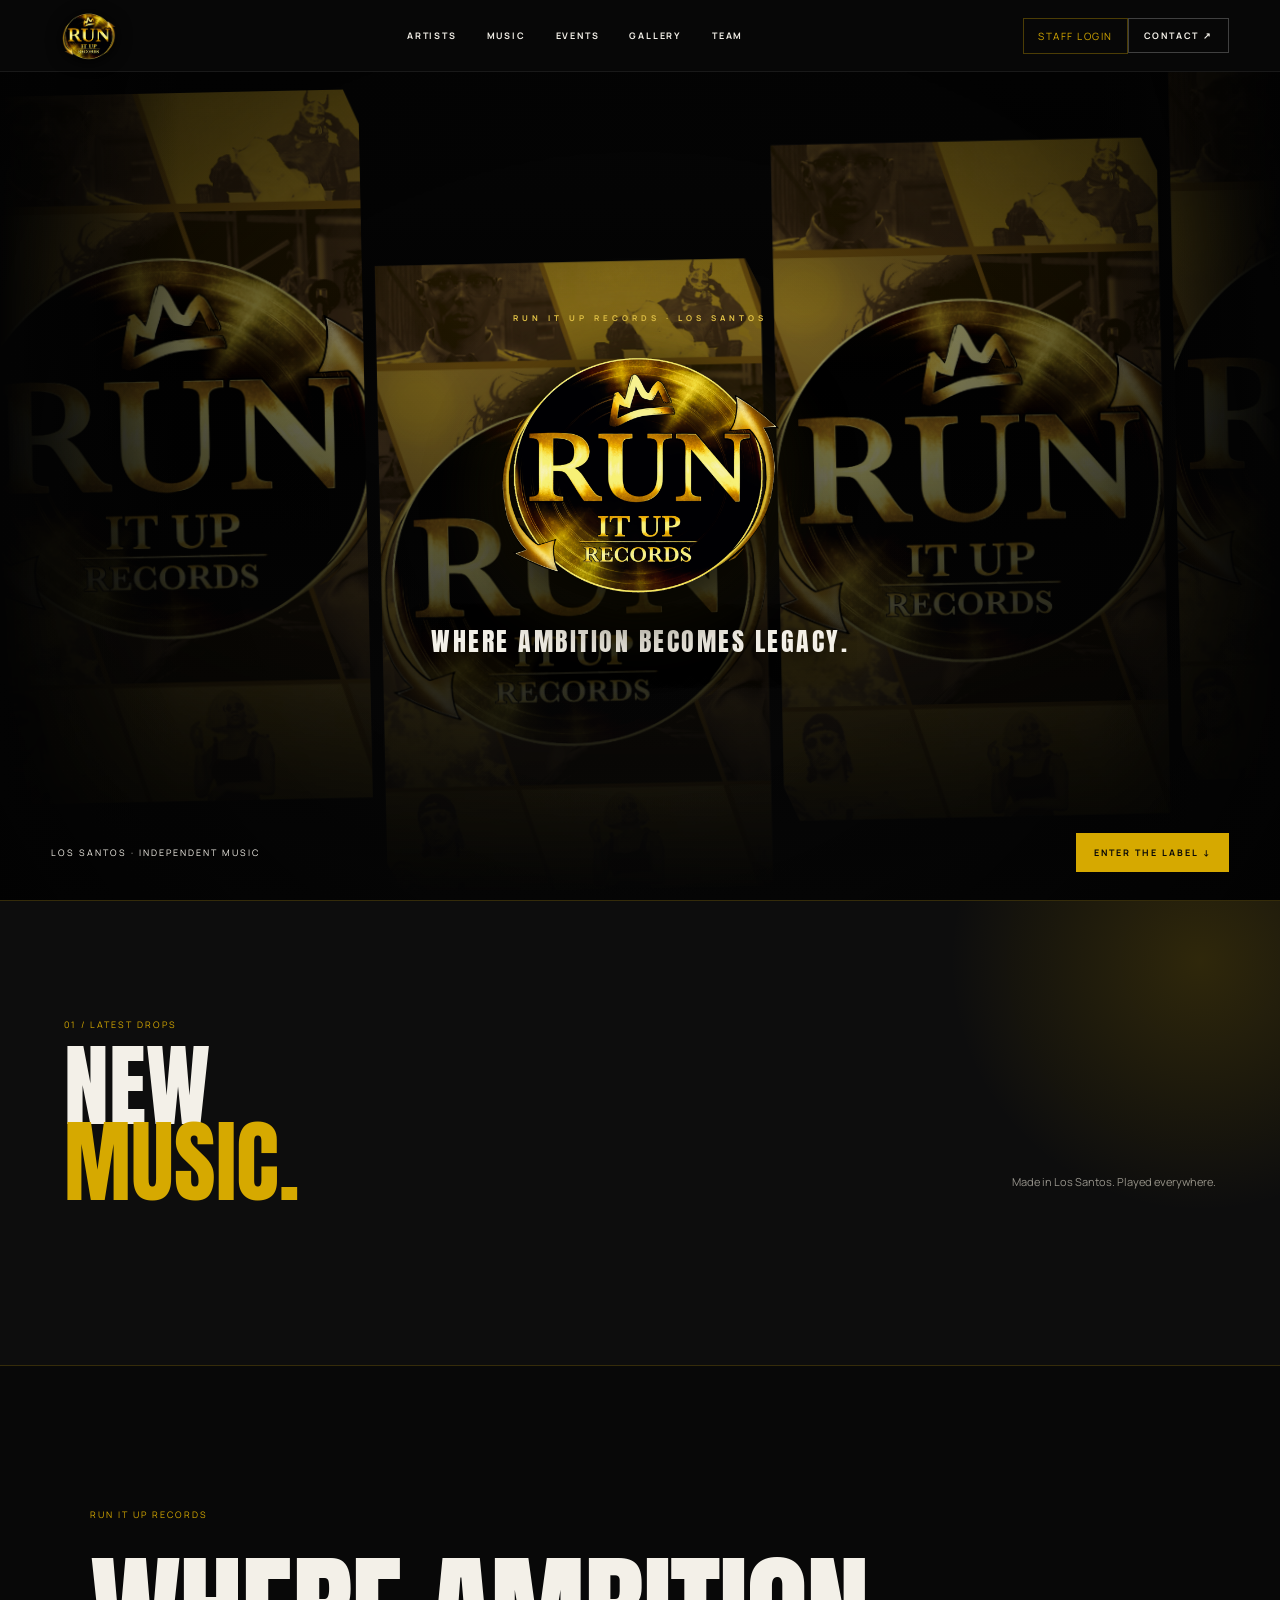
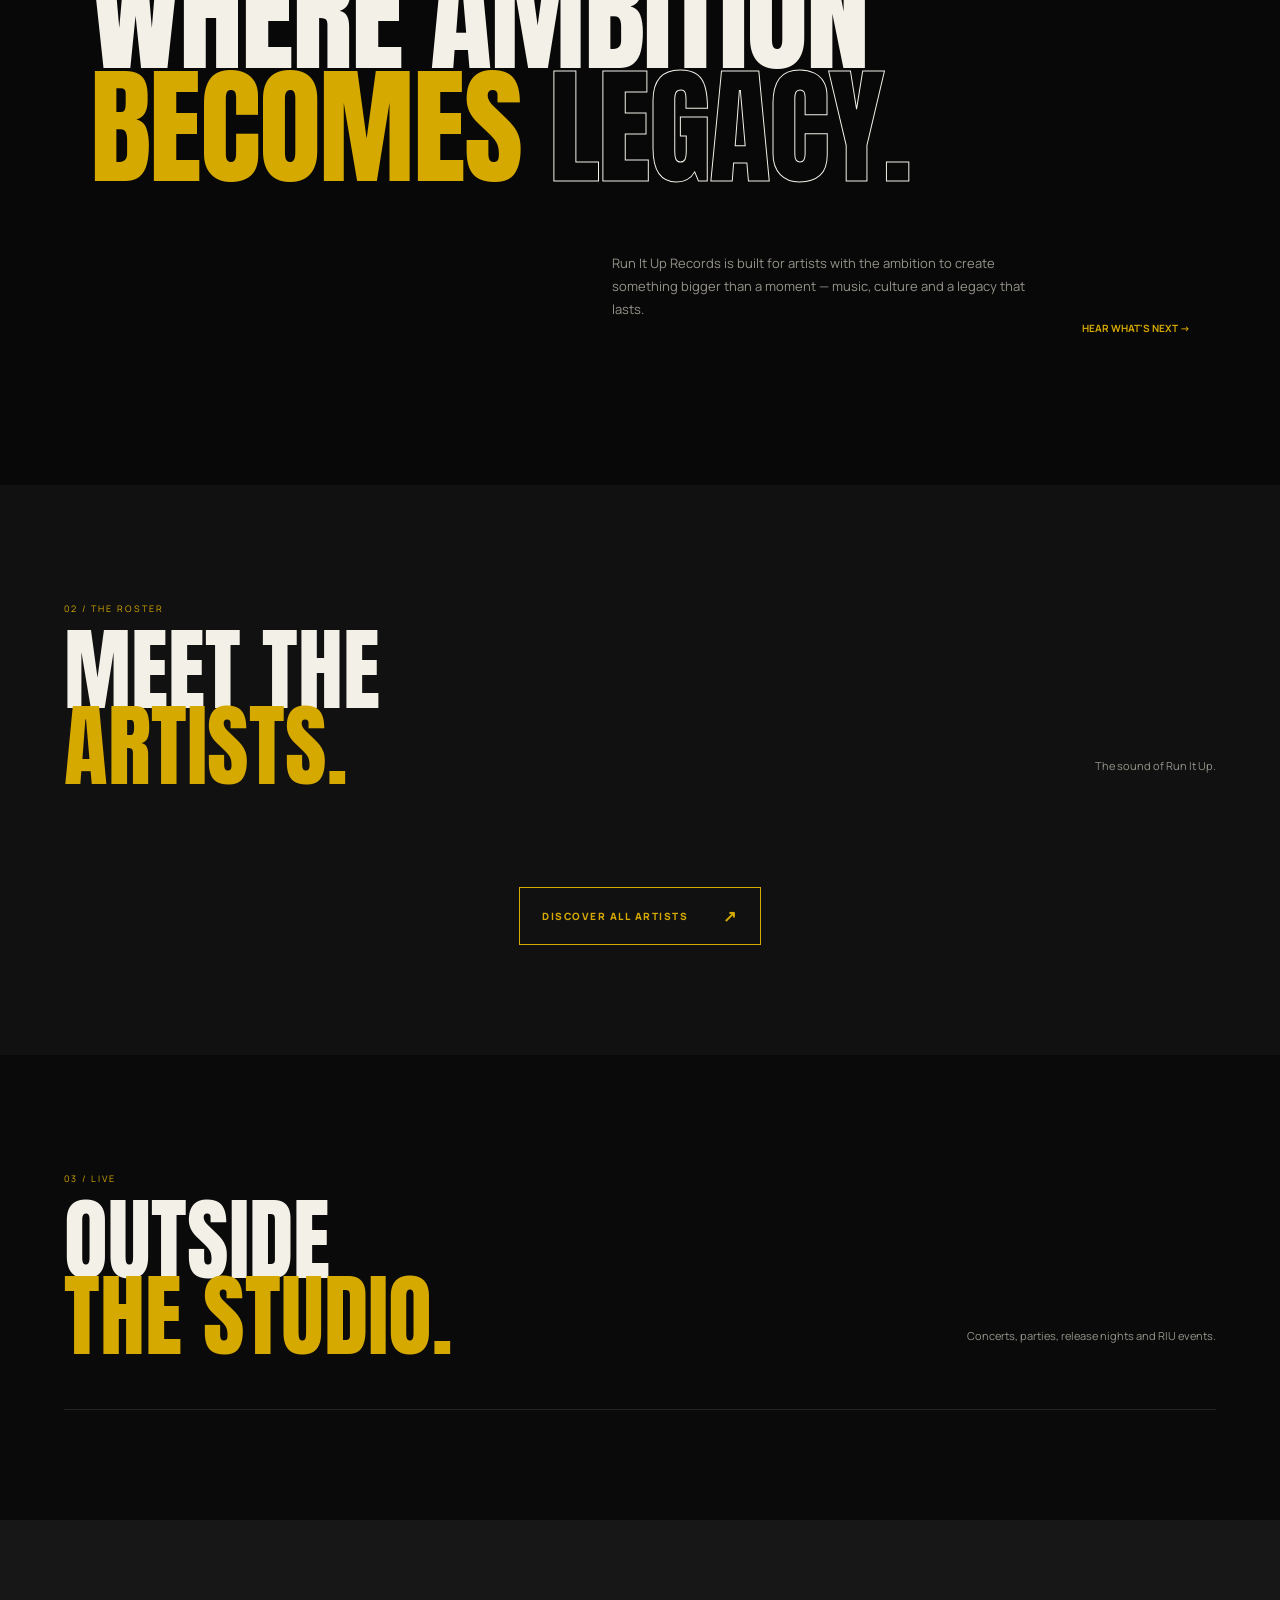
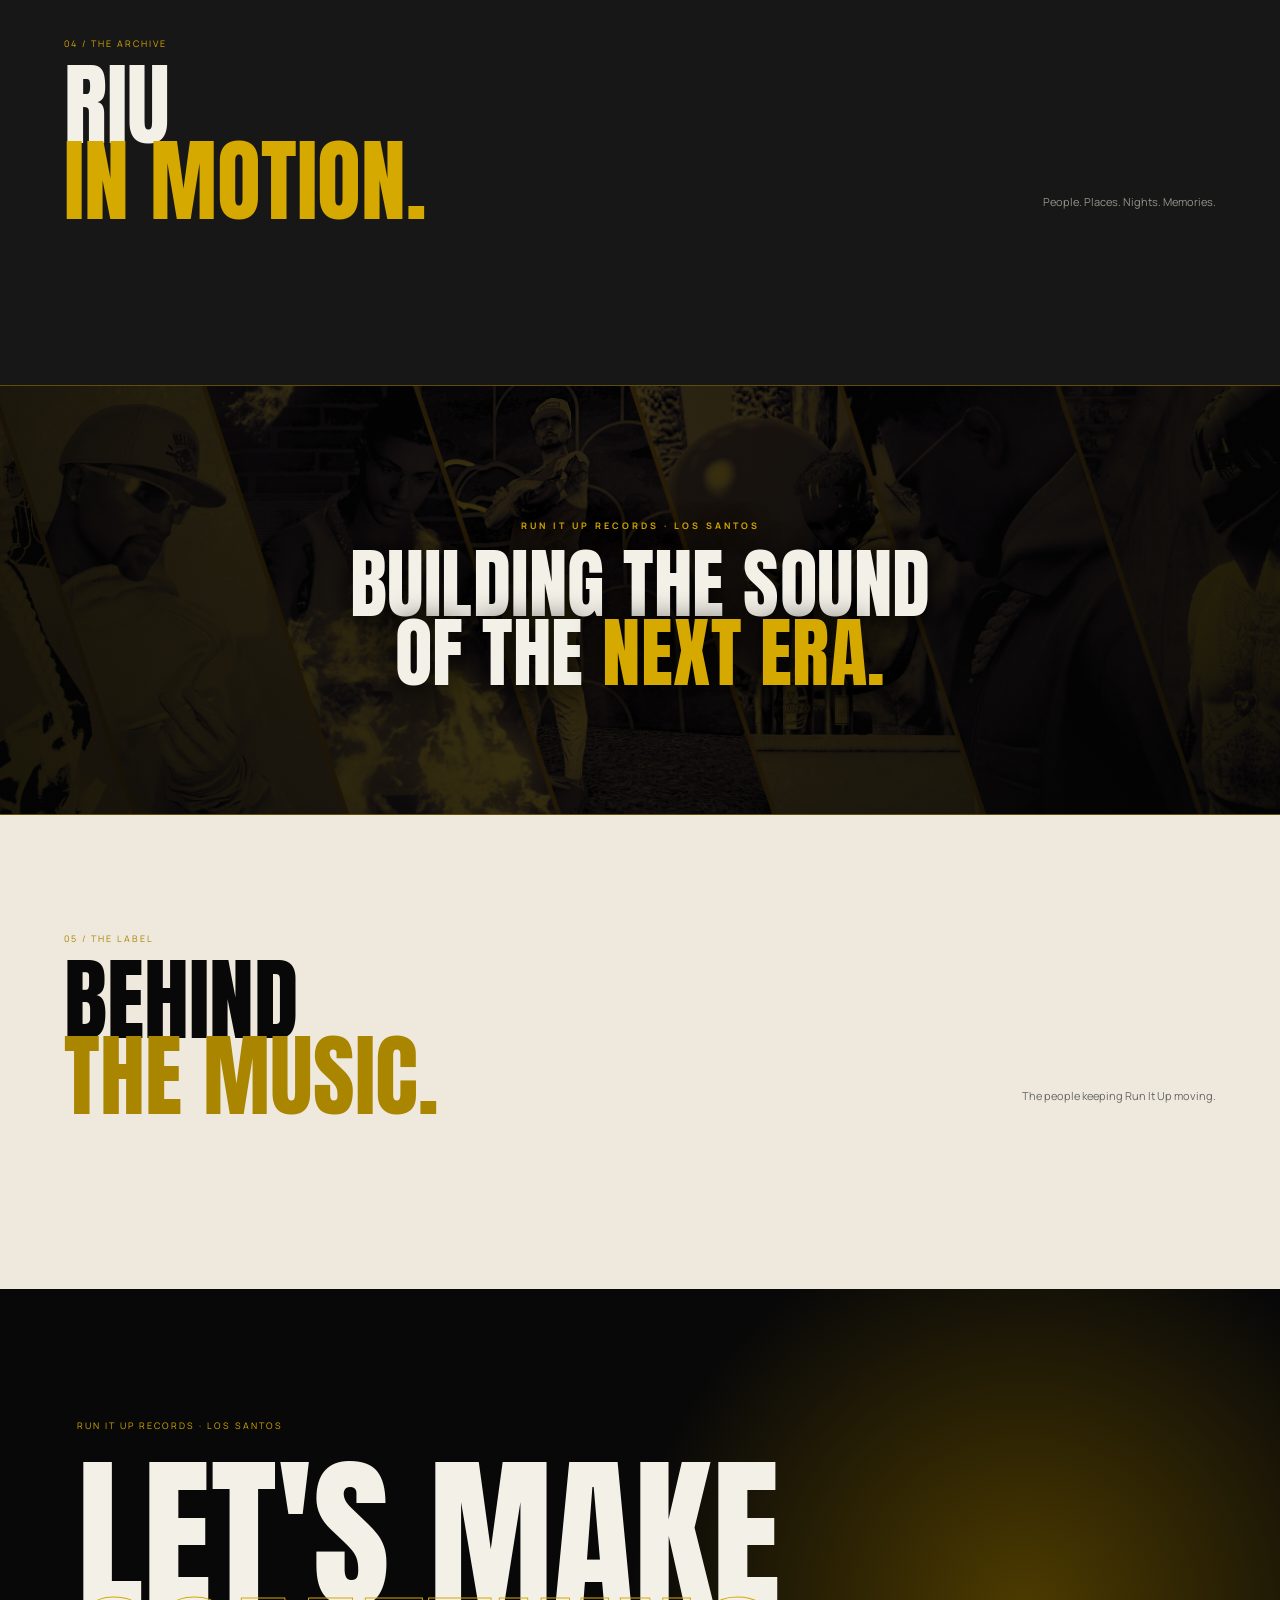
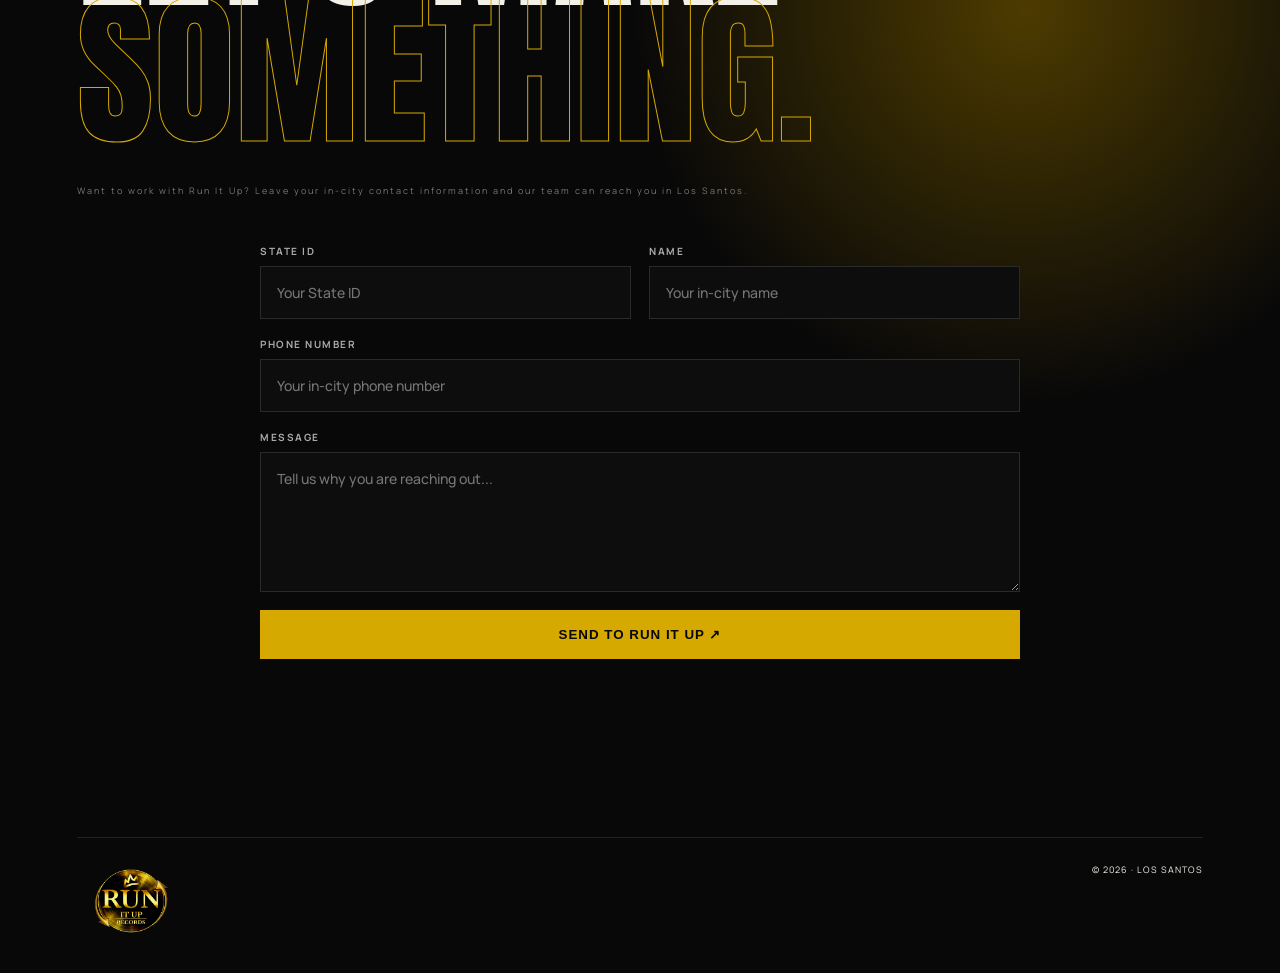
==== commit 44f0669d: "Deploy exact RIU collage statement asset" ====
--- a/index.html
+++ b/index.html
@@ -1,4 +1,4 @@
-<!doctype html><html lang="en"><head><meta charset="UTF-8"><meta name="viewport" content="width=device-width,initial-scale=1"><meta name="theme-color" content="#080808"><title>Run It Up Records</title><link rel="preconnect" href="https://fonts.googleapis.com"><link rel="preconnect" href="https://fonts.gstatic.com" crossorigin><link href="https://fonts.googleapis.com/css2?family=Anton&family=Manrope:wght@400;500;600;700&display=swap" rel="stylesheet"><link rel="stylesheet" href="css/style.css?v=26"></head><body>
+<!doctype html><html lang="en"><head><meta charset="UTF-8"><meta name="viewport" content="width=device-width,initial-scale=1"><meta name="theme-color" content="#080808"><title>Run It Up Records</title><link rel="preconnect" href="https://fonts.googleapis.com"><link rel="preconnect" href="https://fonts.gstatic.com" crossorigin><link href="https://fonts.googleapis.com/css2?family=Anton&family=Manrope:wght@400;500;600;700&display=swap" rel="stylesheet"><link rel="stylesheet" href="css/style.css?v=27"></head><body>
 <header class="nav"><a class="nav-logo" href="#home" aria-label="Run It Up Records"><img src="assets/riu-logo.png" alt="Run It Up Records"></a><nav><a href="#artists">ARTISTS</a><a href="#music">MUSIC</a><a href="#events">EVENTS</a><a href="#gallery">GALLERY</a><a href="#team">TEAM</a></nav><a class="staff-btn" href="admin/">STAFF LOGIN</a><a class="contact-btn" href="#contact">CONTACT ↗</a><button class="menu">MENU</button></header>
 <main><section class="hero hero-marquee" id="home"><div class="hero-motion" aria-hidden="true"><div class="hero-track" id="heroTrack"></div></div><div class="hero-vignette"></div><div class="hero-center"><span class="hero-kicker">RUN IT UP RECORDS · LOS SANTOS</span><img src="assets/riu-logo.png" alt="Run It Up Records" class="hero-logo"><p>WHERE AMBITION BECOMES LEGACY.</p></div><div class="hero-bottom"><p>LOS SANTOS · INDEPENDENT MUSIC</p><a href="#artists">ENTER THE LABEL ↓</a></div></section>
 <section class="music section" id="music"><header class="section-head"><div><small>01 / LATEST DROPS</small><h2>NEW<br><span>MUSIC.</span></h2></div><p>Made in Los Santos. Played everywhere.</p></header><div class="release-grid" id="releaseGrid"></div></section><section class="manifesto"><span>RUN IT UP RECORDS</span><h1>WHERE AMBITION<br><i>BECOMES</i> <b>LEGACY.</b></h1><div class="manifesto-copy"><p>Run It Up Records is built for artists with the ambition to create something bigger than a moment — music, culture and a legacy that lasts.</p><a href="#music">HEAR WHAT'S NEXT →</a></div></section>
--- a/css/style.css
+++ b/css/style.css
@@ -63,3 +63,14 @@
 .release-card{padding-bottom:62px!important}.release-main-control{position:absolute;z-index:8;left:15px;right:15px;bottom:14px;height:38px;border:1px solid #d6a900;background:#d6a900;color:#080808;font:800 9px Manrope;letter-spacing:1.5px;cursor:pointer;transition:.2s}.release-main-control:hover{background:#f0c41a}.release-card .audio-toggle{width:auto!important;height:34px!important;border-radius:2px!important;padding:0 12px!important;font-size:8px!important;font-weight:800!important;letter-spacing:1px!important}.release-card:not(.player-ready) .release-main-control{opacity:.55;cursor:wait}.release-card.playing .release-main-control:after{content:"PAUSE";position:absolute;inset:0;display:grid;place-items:center;background:#080808;color:#d6a900}.release-card .release-play{width:auto!important;height:auto!important;border-radius:2px!important;padding:10px 13px!important;font-size:8px!important;font-weight:900!important;letter-spacing:1px!important}.release-card.player-error .release-main-control{background:#333;border-color:#555;color:#888;pointer-events:none}
 
 .gallery-item img{cursor:zoom-in}.gallery-lightbox{position:fixed;z-index:99999;inset:0;background:#050505ed;display:grid;place-items:center;padding:4vw;backdrop-filter:blur(10px)}.gallery-lightbox img{max-width:94vw;max-height:90vh;object-fit:contain;box-shadow:0 30px 100px #000}.gallery-lightbox button{position:absolute;right:24px;top:20px;width:46px;height:46px;border:1px solid #d6a900;background:#080808;color:#fff;font-size:26px;cursor:pointer}@media(max-width:650px){.gallery-lightbox{padding:60px 10px 20px}.gallery-lightbox button{right:12px;top:10px}.release-grid{grid-template-columns:1fr!important}.contact-grid{grid-template-columns:1fr!important}.team-grid{grid-template-columns:1fr!important}.section{padding-left:18px!important;padding-right:18px!important}}
+
+/* RIU collage statement */
+.brand-break{position:relative;min-height:430px;padding:0;background:#111;display:grid;place-items:center;overflow:hidden;border-top:1px solid #d6a90066;border-bottom:1px solid #d6a90066;isolation:isolate}
+.brand-break-fade{position:absolute;inset:0;z-index:-2;background-image:url('../assets/riu-collage.png');background-size:cover;background-position:center;filter:saturate(.82) brightness(.5);transform:scale(1.015)}
+.brand-break:after{content:'';position:absolute;inset:0;z-index:-1;background:linear-gradient(90deg,rgba(5,5,5,.68),rgba(5,5,5,.35) 45%,rgba(5,5,5,.68)),linear-gradient(0deg,rgba(0,0,0,.32),rgba(0,0,0,.12))}
+.brand-break-copy{text-align:center;padding:60px 6vw;text-shadow:0 4px 30px #000}
+.brand-break small{font-size:9px;letter-spacing:3px;color:#d6a900;font-weight:700}
+.brand-break p{font-family:Anton,sans-serif;font-size:clamp(46px,6vw,92px);line-height:.9;letter-spacing:.5px;margin:15px auto 0;max-width:1100px;color:#f3f0e8}
+.brand-break p b{color:#d6a900;font-weight:400}
+.brand-break:hover .brand-break-fade{transform:scale(1.015)}
+@media(max-width:800px){.brand-break{min-height:340px}.brand-break-copy{padding:45px 20px}.brand-break p{font-size:clamp(39px,12vw,62px)}.brand-break-fade{background-position:center}}
